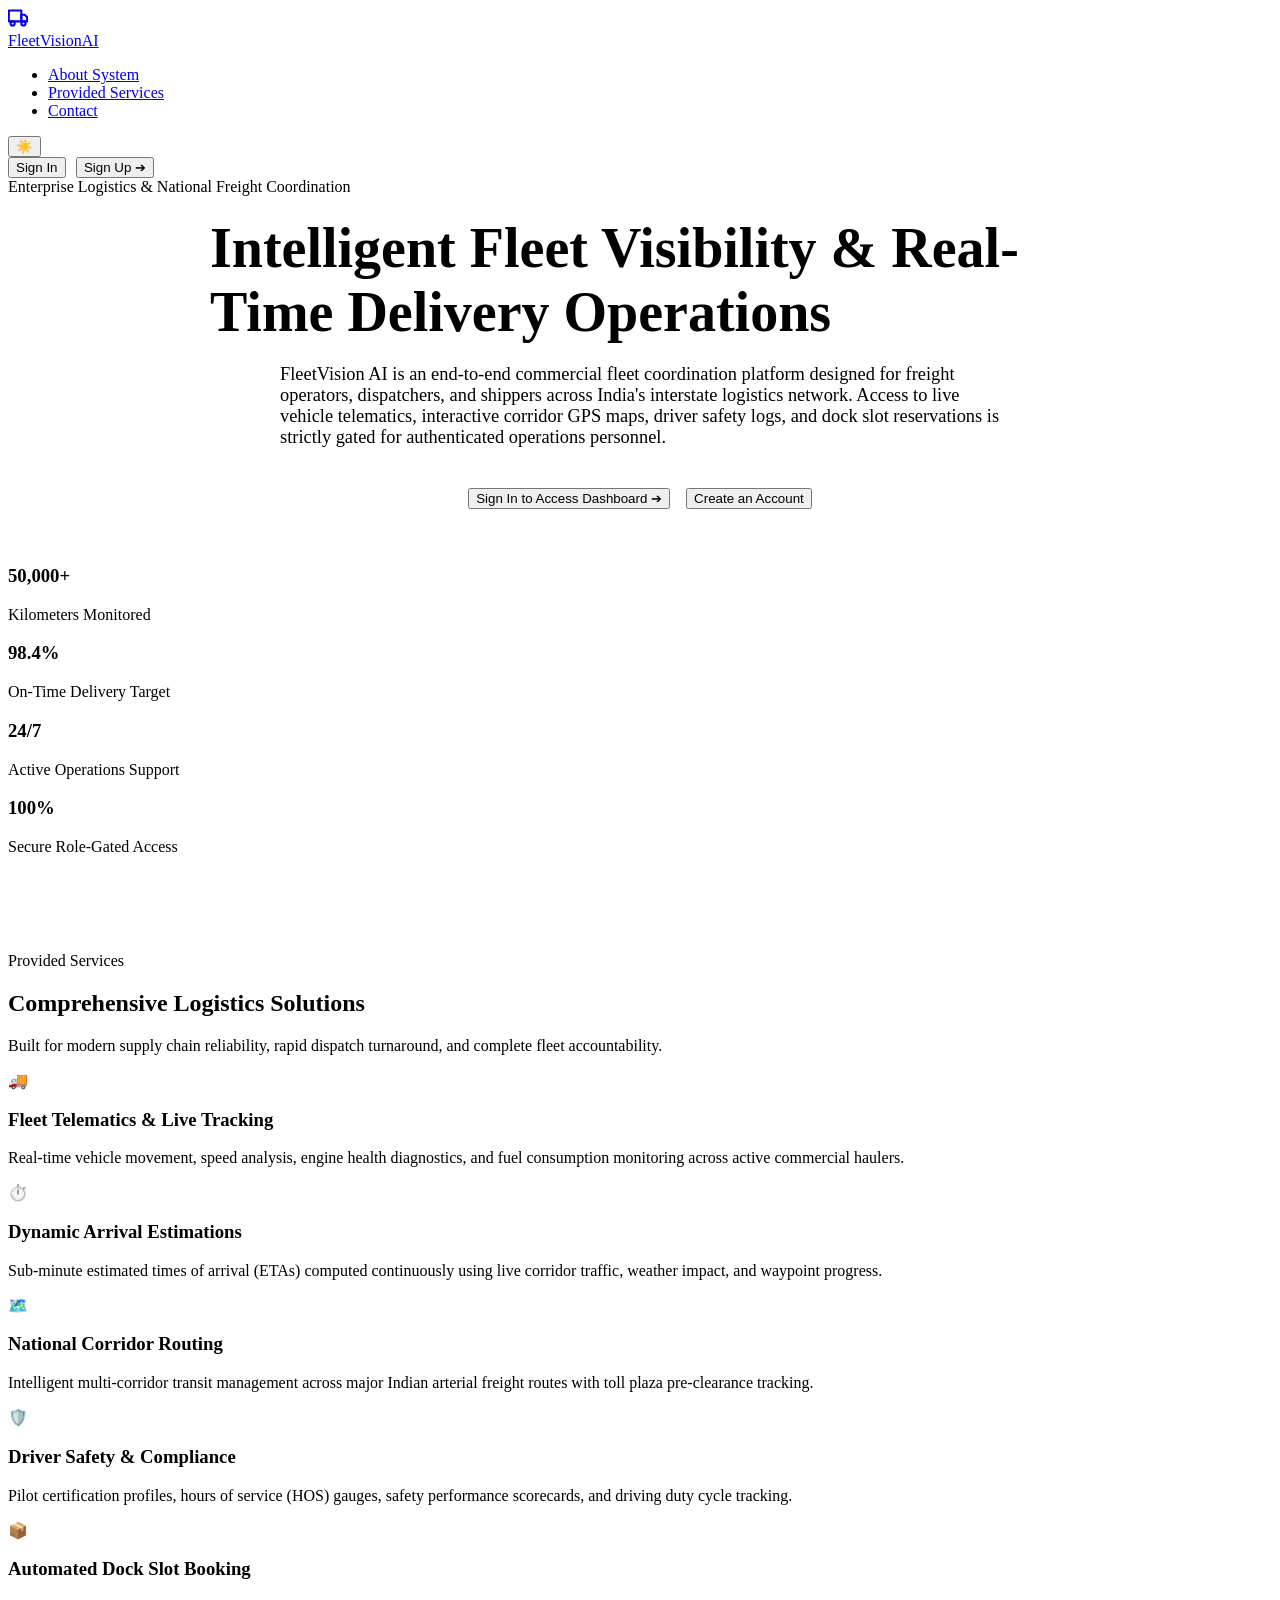
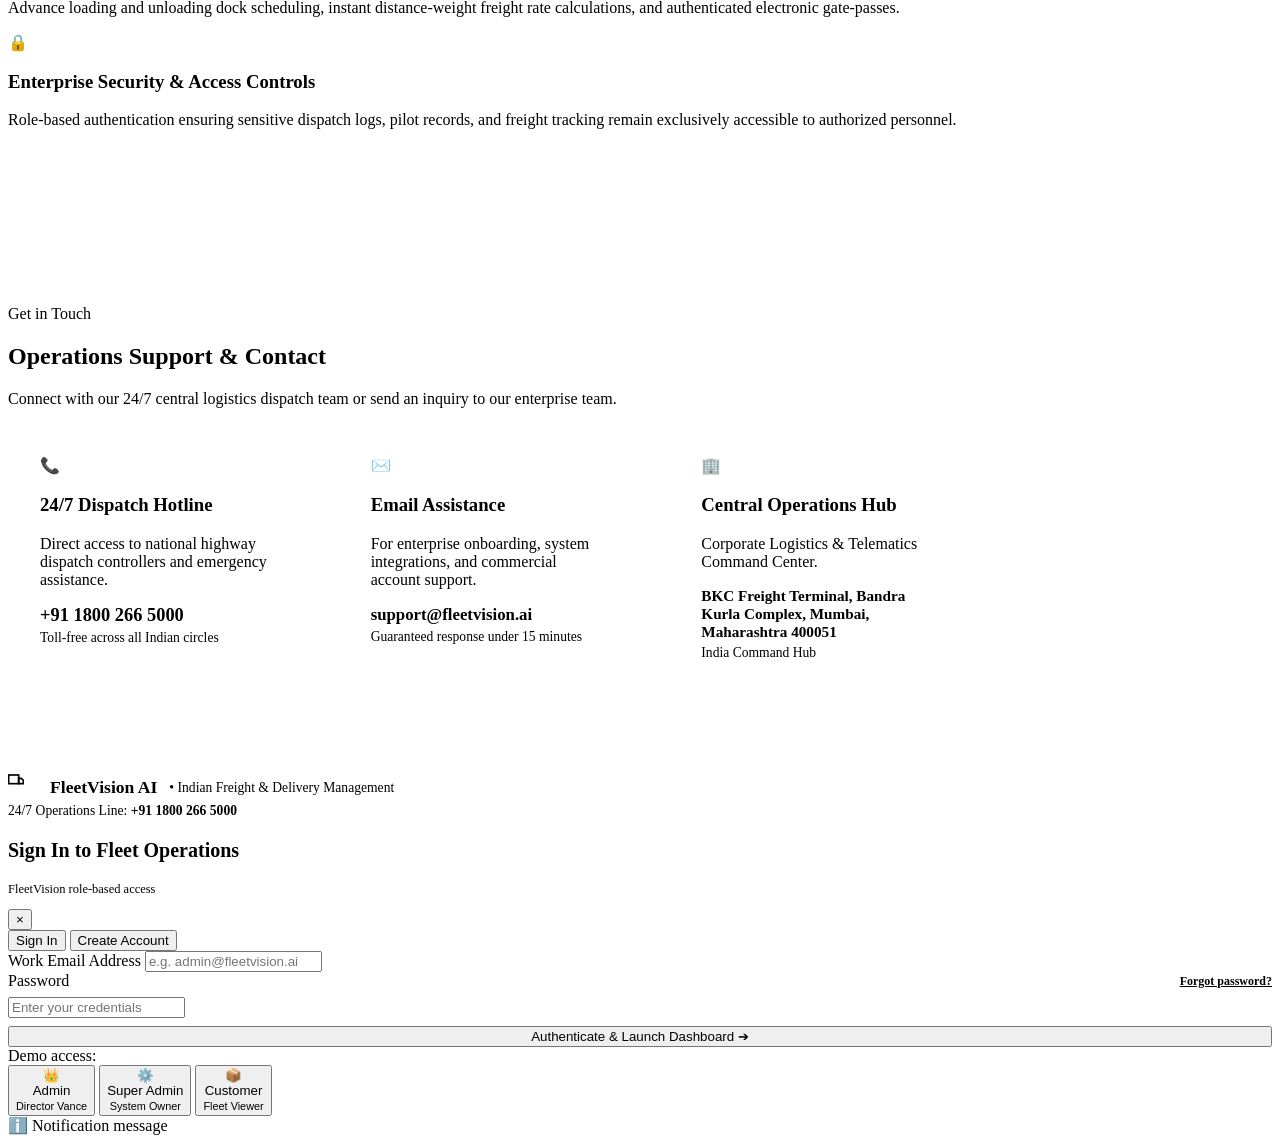
==== frontend/index.html @ d094c331 "refactor(auth-ui): modernize main landing portal and login state machine in index.html" ====
<!DOCTYPE html>
<html lang="en" data-theme="dark">

<head>
  <meta charset="UTF-8">
  <meta name="viewport" content="width=device-width, initial-scale=1.0">
  <title>FleetVision AI — Intelligent Freight &amp; Delivery Management</title>
  <link rel="stylesheet" href="/static/css/style.css">
  <link rel="preconnect" href="https://fonts.googleapis.com">
  <link rel="preconnect" href="https://fonts.gstatic.com" crossorigin>
  <link
    href="https://fonts.googleapis.com/css2?family=Plus+Jakarta+Sans:wght@300;400;500;600;700;800;900&family=Inter:wght@400;500;600;700&display=swap"
    rel="stylesheet">
</head>

<body>

  <!-- Navigation Header -->
  <header class="site-nav">
    <div class="container nav-wrapper">
      <a href="/" class="brand-logo" aria-label="FleetVision AI Home">
        <div class="brand-icon-box">
          <svg width="20" height="20" viewBox="0 0 24 24" fill="none" stroke="currentColor" stroke-width="2.5"
            stroke-linecap="round" stroke-linejoin="round">
            <rect x="1" y="3" width="15" height="13"></rect>
            <polygon points="16 8 20 8 23 11 23 16 16 16 16 8"></polygon>
            <circle cx="5.5" cy="18.5" r="2.5"></circle>
            <circle cx="18.5" cy="18.5" r="2.5"></circle>
          </svg>
        </div>
        <span>FleetVision<span style="color: var(--color-primary);">AI</span></span>
      </a>

      <ul class="nav-links">
        <li><a href="#about" class="nav-link">About System</a></li>
        <li><a href="#services" class="nav-link">Provided Services</a></li>
        <li><a href="#contact" class="nav-link">Contact</a></li>
      </ul>

      <div class="nav-actions">
        <!-- Theme Toggle -->
        <button type="button" class="theme-toggle-btn" id="themeToggleBtn" title="Toggle Dark/Light Mode">
          <span id="themeIcon">☀️</span>
        </button>

        <!-- Unauthenticated Buttons -->
        <div id="unauthActions" style="display: flex; gap: 0.65rem;">
          <button type="button" class="btn btn-outline btn-sm" id="openLoginBtn">
            Sign In
          </button>
          <button type="button" class="btn btn-primary btn-sm" id="openSignupBtn">
            Sign Up ➔
          </button>
        </div>

        <!-- Authenticated Dropdown / Button -->
        <div id="authActions" style="display: none; align-items: center; gap: 0.65rem;">
          <a href="/dashboard.html" class="btn btn-primary btn-sm">
            Launch Dashboard 🚀
          </a>
          <button type="button" class="btn btn-outline btn-sm" id="navLogoutBtn">
            Sign Out
          </button>
        </div>
      </div>
    </div>
  </header>

  <!-- Hero / About Section -->
  <section id="about" class="hero-section">
    <div class="hero-glow"></div>
    <div class="container">
      <div class="about-hero-center">
        <div class="badge" style="margin-bottom: 1.25rem;">
          <span class="pulse-dot"></span>
          Enterprise Logistics &amp; National Freight Coordination
        </div>

        <h1 class="hero-title" style="font-size: 3.5rem; max-width: 860px; margin: 0 auto 1.25rem;">
          Intelligent Fleet Visibility &amp; <span class="text-gradient">Real-Time Delivery</span> Operations
        </h1>

        <p class="hero-subtitle" style="max-width: 720px; margin: 0 auto 2.5rem; font-size: 1.15rem;">
          FleetVision AI is an end-to-end commercial fleet coordination platform designed for freight operators,
          dispatchers, and shippers across India's interstate logistics network. Access to live vehicle telematics,
          interactive corridor GPS maps, driver safety logs, and dock slot reservations is strictly gated for
          authenticated operations personnel.
        </p>

        <!-- Action CTAs -->
        <div style="display: flex; justify-content: center; gap: 1rem; flex-wrap: wrap; margin-bottom: 3.5rem;">
          <button type="button" class="btn btn-primary" id="heroGetStartedBtn">
            Sign In to Access Dashboard ➔
          </button>
          <button type="button" class="btn btn-secondary" id="heroSignupBtn">
            Create an Account
          </button>
        </div>

        <!-- Key Platform Pillars -->
        <div class="stats-ribbon" style="margin-top: 1rem;">
          <div class="stat-item">
            <h3>50,000+</h3>
            <p>Kilometers Monitored</p>
          </div>
          <div class="stat-item">
            <h3>98.4%</h3>
            <p>On-Time Delivery Target</p>
          </div>
          <div class="stat-item">
            <h3>24/7</h3>
            <p>Active Operations Support</p>
          </div>
          <div class="stat-item">
            <h3>100%</h3>
            <p>Secure Role-Gated Access</p>
          </div>
        </div>
      </div>
    </div>
  </section>

  <!-- Provided Services Section -->
  <section id="services" style="padding: 5rem 0; background: var(--bg-surface-elevated);">
    <div class="container">
      <div class="section-header">
        <div class="badge">Provided Services</div>
        <h2>Comprehensive Logistics Solutions</h2>
        <p>Built for modern supply chain reliability, rapid dispatch turnaround, and complete fleet accountability.</p>
      </div>

      <div class="features-grid">
        <div class="feature-card">
          <div class="feature-icon-circle">🚚</div>
          <h3>Fleet Telematics &amp; Live Tracking</h3>
          <p>Real-time vehicle movement, speed analysis, engine health diagnostics, and fuel consumption monitoring
            across active commercial haulers.</p>
        </div>

        <div class="feature-card">
          <div class="feature-icon-circle">⏱️</div>
          <h3>Dynamic Arrival Estimations</h3>
          <p>Sub-minute estimated times of arrival (ETAs) computed continuously using live corridor traffic, weather
            impact, and waypoint progress.</p>
        </div>

        <div class="feature-card">
          <div class="feature-icon-circle">🗺️</div>
          <h3>National Corridor Routing</h3>
          <p>Intelligent multi-corridor transit management across major Indian arterial freight routes with toll plaza
            pre-clearance tracking.</p>
        </div>

        <div class="feature-card">
          <div class="feature-icon-circle">🛡️</div>
          <h3>Driver Safety &amp; Compliance</h3>
          <p>Pilot certification profiles, hours of service (HOS) gauges, safety performance scorecards, and driving
            duty cycle tracking.</p>
        </div>

        <div class="feature-card">
          <div class="feature-icon-circle">📦</div>
          <h3>Automated Dock Slot Booking</h3>
          <p>Advance loading and unloading dock scheduling, instant distance-weight freight rate calculations, and
            authenticated electronic gate-passes.</p>
        </div>

        <div class="feature-card">
          <div class="feature-icon-circle">🔒</div>
          <h3>Enterprise Security &amp; Access Controls</h3>
          <p>Role-based authentication ensuring sensitive dispatch logs, pilot records, and freight tracking remain
            exclusively accessible to authorized personnel.</p>
        </div>
      </div>
    </div>
  </section>

  <!-- Contact Section -->
  <section id="contact" style="padding: 5rem 0;">
    <div class="container" style="max-width: 960px;">
      <div class="section-header">
        <div class="badge">Get in Touch</div>
        <h2>Operations Support &amp; Contact</h2>
        <p>Connect with our 24/7 central logistics dispatch team or send an inquiry to our enterprise team.</p>
      </div>

      <div style="display: grid; grid-template-columns: repeat(auto-fit, minmax(280px, 1fr)); gap: 2rem;">
        <!-- Contact Information Cards -->
        <div class="feature-card" style="padding: 2rem;">
          <div class="feature-icon-circle">📞</div>
          <h3>24/7 Dispatch Hotline</h3>
          <p style="margin-bottom: 1rem; color: var(--text-secondary);">Direct access to national highway dispatch
            controllers and emergency assistance.</p>
          <div style="font-size: 1.15rem; font-weight: 800; color: var(--color-primary);">+91 1800 266 5000</div>
          <div style="font-size: 0.85rem; color: var(--text-muted); margin-top: 0.25rem;">Toll-free across all Indian
            circles</div>
        </div>

        <div class="feature-card" style="padding: 2rem;">
          <div class="feature-icon-circle">✉️</div>
          <h3>Email Assistance</h3>
          <p style="margin-bottom: 1rem; color: var(--text-secondary);">For enterprise onboarding, system integrations,
            and commercial account support.</p>
          <div style="font-size: 1.05rem; font-weight: 800; color: var(--color-primary);">support@fleetvision.ai</div>
          <div style="font-size: 0.85rem; color: var(--text-muted); margin-top: 0.25rem;">Guaranteed response under 15
            minutes</div>
        </div>

        <div class="feature-card" style="padding: 2rem;">
          <div class="feature-icon-circle">🏢</div>
          <h3>Central Operations Hub</h3>
          <p style="margin-bottom: 1rem; color: var(--text-secondary);">Corporate Logistics &amp; Telematics Command
            Center.</p>
          <div style="font-size: 0.95rem; font-weight: 700; color: var(--text-primary);">BKC Freight Terminal, Bandra
            Kurla Complex, Mumbai, Maharashtra 400051</div>
          <div style="font-size: 0.85rem; color: var(--text-muted); margin-top: 0.25rem;">India Command Hub</div>
        </div>
      </div>
    </div>
  </section>

  <!-- Footer -->
  <footer class="site-footer" style="margin-top: 0;">
    <div class="container footer-wrap">
      <div style="display: flex; align-items: center; gap: 0.75rem;">
        <div class="brand-icon-box" style="width: 30px; height: 30px;">
          <svg width="16" height="16" viewBox="0 0 24 24" fill="none" stroke="currentColor" stroke-width="2.5">
            <rect x="1" y="3" width="15" height="13"></rect>
            <polygon points="16 8 20 8 23 11 23 16 16 16 16 8"></polygon>
          </svg>
        </div>
        <span style="font-weight: 800; font-size: 1.1rem;">FleetVision AI</span>
        <span style="font-size: 0.85rem; color: var(--text-muted);">• Indian Freight &amp; Delivery Management</span>
      </div>

      <div style="font-size: 0.85rem; color: var(--text-muted);">
        24/7 Operations Line: <strong style="color: var(--color-primary);">+91 1800 266 5000</strong>
      </div>
    </div>
  </footer>

  <!-- =========================================================================
       Authentication Modal (Login & Signup with Quick Persona Presets)
       ========================================================================= -->
  <div class="modal-overlay" id="authModal">
    <div class="modal-card">
      <div class="modal-header">
        <div>
          <h3 id="modalTitle" style="font-size: 1.25rem; font-weight: 800;">Sign In to Fleet Operations</h3>
          <p style="font-size: 0.78rem; color: var(--text-muted);">FleetVision role-based access</p>
        </div>
        <button type="button" class="modal-close-btn" id="closeAuthModalBtn">&times;</button>
      </div>

      <!-- Tab Switcher -->
      <div class="auth-tabs">
        <button type="button" class="auth-tab-btn active" id="tabLoginBtn">Sign In</button>
        <button type="button" class="auth-tab-btn" id="tabSignupBtn">Create Account</button>
      </div>

      <div class="modal-body">
        <!-- 1. LOGIN FORM -->
        <form id="loginForm">
          <div class="form-group">
            <label class="form-label" for="loginEmail">Work Email Address</label>
            <input type="email" id="loginEmail" class="form-input" placeholder="e.g. admin@fleetvision.ai" required
              autocomplete="username">
          </div>

          <div class="form-group">
            <div style="display: flex; justify-content: space-between; align-items: center; margin-bottom: 0.4rem;">
              <label class="form-label" for="loginPassword" style="margin-bottom: 0;">Password</label>
              <a href="javascript:void(0)" id="forgotPwdTrigger"
                style="font-size: 0.75rem; color: var(--color-primary); font-weight: 600;">Forgot password?</a>
            </div>
            <input type="password" id="loginPassword" class="form-input" placeholder="Enter your credentials" required
              autocomplete="current-password">
          </div>

          <button type="submit" class="btn btn-primary" id="loginSubmitBtn" style="width: 100%; margin-top: 0.5rem;">
            Authenticate &amp; Launch Dashboard ➔
          </button>
        </form>

        <!-- 2. SIGNUP FORM -->
        <form id="signupForm" style="display: none;">
          <div class="form-group">
            <label class="form-label" for="signupName">Full Name</label>
            <input type="text" id="signupName" class="form-input" placeholder="e.g. Vikram Malhotra" required>
          </div>

          <div class="form-group">
            <label class="form-label" for="signupEmail">Work Email</label>
            <input type="email" id="signupEmail" class="form-input" placeholder="name@fleetvision.ai" required>
          </div>

          <div class="form-group">
            <label class="form-label">Account Type</label>
            <div class="form-input" aria-readonly="true">Customer access (requires Super Admin approval)</div>
          </div>

          <div class="form-group">
            <label class="form-label" for="signupPassword">Password</label>
            <input type="password" id="signupPassword" class="form-input" placeholder="Min 8 characters" required>
          </div>

          <button type="submit" class="btn btn-primary" id="signupSubmitBtn" style="width: 100%; margin-top: 0.5rem;">
            Request Customer Access ➔
          </button>
        </form>

        <!-- Demo Access by Role -->
        <div class="persona-presets">
          <div class="persona-label">Demo access:</div>
          <div class="persona-chips-grid">
            <button type="button" class="persona-chip" data-persona="admin">
              <span>👑</span>
              <div>
                <div>Admin</div>
                <small style="color: var(--text-muted); font-size: 0.68rem;">Director Vance</small>
              </div>
            </button>
            <button type="button" class="persona-chip" data-persona="super_admin">
              <span>⚙️</span>
              <div>
                <div>Super Admin</div>
                <small style="color: var(--text-muted); font-size: 0.68rem;">System Owner</small>
              </div>
            </button>
            <button type="button" class="persona-chip" data-persona="customer">
              <span>📦</span>
              <div>
                <div>Customer</div>
                <small style="color: var(--text-muted); font-size: 0.68rem;">Fleet Viewer</small>
              </div>
            </button>
          </div>
        </div>
      </div>
    </div>
  </div>

  <!-- Toast Notification -->
  <div class="toast-box" id="toastBox">
    <span id="toastIcon">ℹ️</span>
    <span id="toastMsg">Notification message</span>
  </div>

  <script type="module" src="/static/js/app.js"></script>
</body>

</html>
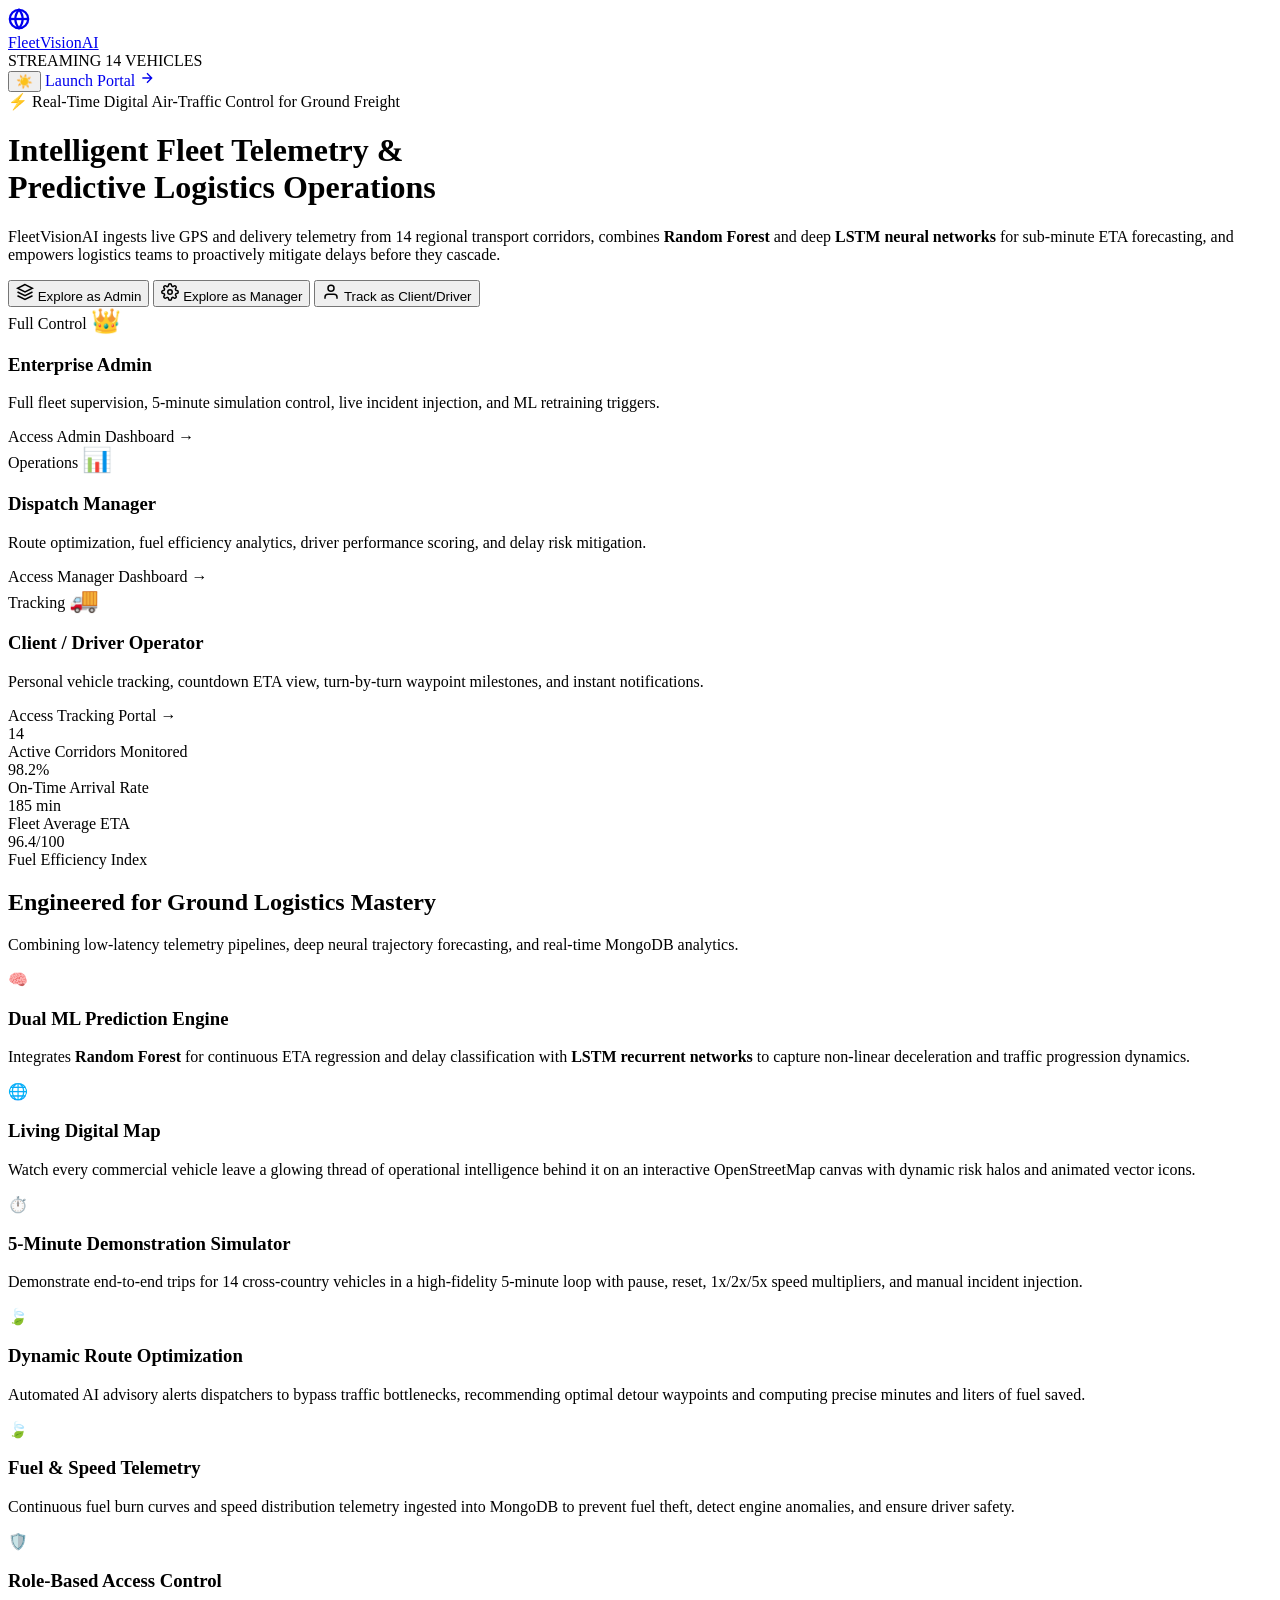
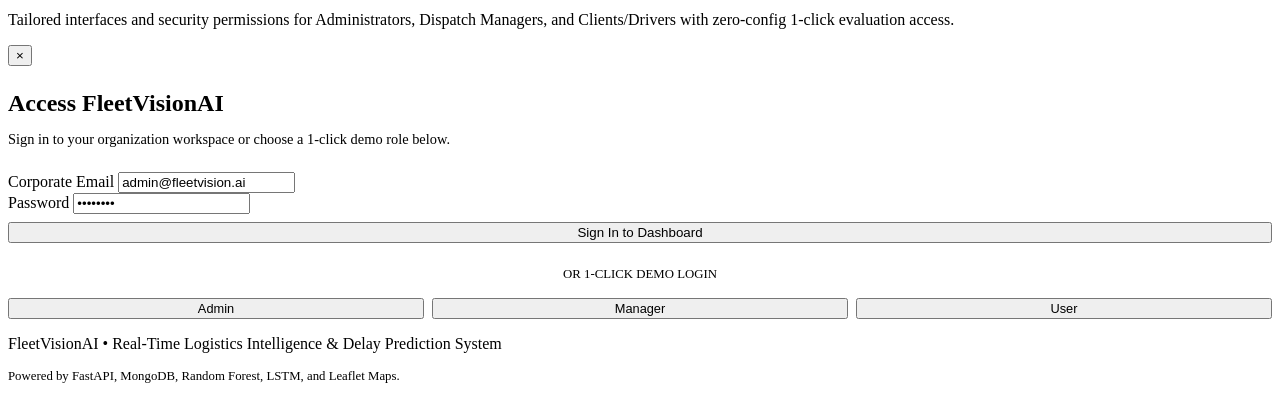
==== commit f46640e6: "feat(ui): build marketing showcase and fleet overview portal" ====
--- a/frontend/index.html
+++ b/frontend/index.html
@@ -1,352 +1,246 @@
 <!DOCTYPE html>
 <html lang="en" data-theme="dark">
-
 <head>
   <meta charset="UTF-8">
   <meta name="viewport" content="width=device-width, initial-scale=1.0">
-  <title>FleetVision AI — Intelligent Freight &amp; Delivery Management</title>
-  <link rel="stylesheet" href="/static/css/style.css">
-  <link rel="preconnect" href="https://fonts.googleapis.com">
-  <link rel="preconnect" href="https://fonts.gstatic.com" crossorigin>
-  <link
-    href="https://fonts.googleapis.com/css2?family=Plus+Jakarta+Sans:wght@300;400;500;600;700;800;900&family=Inter:wght@400;500;600;700&display=swap"
-    rel="stylesheet">
+  <title>FleetVisionAI | Real-Time Logistics Tracking & Delay Prediction</title>
+  <meta name="description" content="Digital air-traffic control system for ground transportation powered by Random Forest, LSTM neural networks, real-time GPS telemetry, and MongoDB.">
+  <link rel="stylesheet" href="/static/css/variables.css">
+  <link rel="stylesheet" href="/static/css/landing.css">
 </head>
-
 <body>
 
-  <!-- Navigation Header -->
-  <header class="site-nav">
-    <div class="container nav-wrapper">
-      <a href="/" class="brand-logo" aria-label="FleetVision AI Home">
-        <div class="brand-icon-box">
-          <svg width="20" height="20" viewBox="0 0 24 24" fill="none" stroke="currentColor" stroke-width="2.5"
-            stroke-linecap="round" stroke-linejoin="round">
-            <rect x="1" y="3" width="15" height="13"></rect>
-            <polygon points="16 8 20 8 23 11 23 16 16 16 16 8"></polygon>
-            <circle cx="5.5" cy="18.5" r="2.5"></circle>
-            <circle cx="18.5" cy="18.5" r="2.5"></circle>
-          </svg>
-        </div>
-        <span>FleetVision<span style="color: var(--color-primary);">AI</span></span>
+  <!-- Navigation Bar -->
+  <nav class="navbar">
+    <a href="/" class="brand" id="brandLogo">
+      <div class="brand-icon">
+        <svg width="22" height="22" viewBox="0 0 24 24" fill="none" stroke="currentColor" stroke-width="2.5">
+          <circle cx="12" cy="12" r="10"></circle>
+          <path d="M12 2a15.3 15.3 0 0 1 4 10 15.3 15.3 0 0 1-4 10 15.3 15.3 0 0 1-4-10 15.3 15.3 0 0 1 4-10z"></path>
+          <path d="M2 12h20"></path>
+        </svg>
+      </div>
+      <span>FleetVisionAI</span>
+    </a>
+
+    <div class="nav-actions">
+      <div class="live-badge">
+        <span class="pulse-dot"></span>
+        <span>STREAMING 14 VEHICLES</span>
+      </div>
+
+      <button class="theme-toggle-btn" id="themeToggleBtn" title="Toggle Theme" aria-label="Toggle Theme">
+        ☀️
+      </button>
+
+      <a href="/login" class="btn-primary" id="openLoginModalBtn" style="text-decoration: none;">
+        <span>Launch Portal</span>
+        <svg width="16" height="16" viewBox="0 0 24 24" fill="none" stroke="currentColor" stroke-width="2">
+          <path d="M5 12h14M12 5l7 7-7 7"/>
+        </svg>
       </a>
-
-      <ul class="nav-links">
-        <li><a href="#about" class="nav-link">About System</a></li>
-        <li><a href="#services" class="nav-link">Provided Services</a></li>
-        <li><a href="#contact" class="nav-link">Contact</a></li>
-      </ul>
-
-      <div class="nav-actions">
-        <!-- Theme Toggle -->
-        <button type="button" class="theme-toggle-btn" id="themeToggleBtn" title="Toggle Dark/Light Mode">
-          <span id="themeIcon">☀️</span>
+    </div>
+  </nav>
+
+  <!-- Hero Section -->
+  <header class="hero">
+    <div class="hero-pill">
+      <span>⚡ Real-Time Digital Air-Traffic Control for Ground Freight</span>
+    </div>
+
+    <h1 class="hero-title">
+      Intelligent Fleet Telemetry &<br>Predictive Logistics Operations
+    </h1>
+
+    <p class="hero-subtitle">
+      FleetVisionAI ingests live GPS and delivery telemetry from 14 regional transport corridors,
+      combines <strong>Random Forest</strong> and deep <strong>LSTM neural networks</strong> for sub-minute ETA forecasting,
+      and empowers logistics teams to proactively mitigate delays before they cascade.
+    </p>
+
+    <div class="hero-cta">
+      <button class="btn-primary" onclick="quickLoginAsRole('admin')">
+        <svg width="18" height="18" viewBox="0 0 24 24" fill="none" stroke="currentColor" stroke-width="2">
+          <path d="M12 2L2 7l10 5 10-5-10-5zM2 17l10 5 10-5M2 12l10 5 10-5"/>
+        </svg>
+        <span>Explore as Admin</span>
+      </button>
+
+      <button class="btn-secondary" onclick="quickLoginAsRole('manager')">
+        <svg width="18" height="18" viewBox="0 0 24 24" fill="none" stroke="currentColor" stroke-width="2">
+          <circle cx="12" cy="12" r="3"></circle>
+          <path d="M19.4 15a1.65 1.65 0 0 0 .33 1.82l.06.06a2 2 0 0 1 0 2.83 2 2 0 0 1-2.83 0l-.06-.06a1.65 1.65 0 0 0-1.82-.33 1.65 1.65 0 0 0-1 1.51V21a2 2 0 0 1-2 2 2 2 0 0 1-2-2v-.09A1.65 1.65 0 0 0 9 19.4a1.65 1.65 0 0 0-1.82.33l-.06.06a2 2 0 0 1-2.83 0 2 2 0 0 1 0-2.83l.06-.06a1.65 1.65 0 0 0 .33-1.82 1.65 1.65 0 0 0-1.51-1H3a2 2 0 0 1-2-2 2 2 0 0 1 2-2h.09A1.65 1.65 0 0 0 4.6 9a1.65 1.65 0 0 0-.33-1.82l-.06-.06a2 2 0 0 1 0-2.83 2 2 0 0 1 2.83 0l.06.06a1.65 1.65 0 0 0 1.82.33H9a1.65 1.65 0 0 0 1-1.51V3a2 2 0 0 1 2-2 2 2 0 0 1 2 2v.09a1.65 1.65 0 0 0 1 1.51 1.65 1.65 0 0 0 1.82-.33l.06-.06a2 2 0 0 1 2.83 0 2 2 0 0 1 0 2.83l-.06.06a1.65 1.65 0 0 0-.33 1.82V9a1.65 1.65 0 0 0 1.51 1H21a2 2 0 0 1 2 2 2 2 0 0 1-2 2h-.09a1.65 1.65 0 0 0-1.51 1z"/>
+        </svg>
+        <span>Explore as Manager</span>
+      </button>
+
+      <button class="btn-secondary" onclick="quickLoginAsRole('user')">
+        <svg width="18" height="18" viewBox="0 0 24 24" fill="none" stroke="currentColor" stroke-width="2">
+          <path d="M20 21v-2a4 4 0 0 0-4-4H8a4 4 0 0 0-4 4v2"></path>
+          <circle cx="12" cy="7" r="4"></circle>
+        </svg>
+        <span>Track as Client/Driver</span>
+      </button>
+    </div>
+
+    <!-- 1-Click Role Login Cards -->
+    <div class="role-quickselect">
+      <div class="role-card admin" data-quick-role="admin">
+        <div class="role-header">
+          <span class="role-badge admin">Full Control</span>
+          <span style="font-size: 1.5rem;">👑</span>
+        </div>
+        <h3 class="role-title">Enterprise Admin</h3>
+        <p class="role-desc">Full fleet supervision, 5-minute simulation control, live incident injection, and ML retraining triggers.</p>
+        <div class="role-btn">Access Admin Dashboard →</div>
+      </div>
+
+      <div class="role-card manager" data-quick-role="manager">
+        <div class="role-header">
+          <span class="role-badge manager">Operations</span>
+          <span style="font-size: 1.5rem;">📊</span>
+        </div>
+        <h3 class="role-title">Dispatch Manager</h3>
+        <p class="role-desc">Route optimization, fuel efficiency analytics, driver performance scoring, and delay risk mitigation.</p>
+        <div class="role-btn">Access Manager Dashboard →</div>
+      </div>
+
+      <div class="role-card user" data-quick-role="user">
+        <div class="role-header">
+          <span class="role-badge user">Tracking</span>
+          <span style="font-size: 1.5rem;">🚚</span>
+        </div>
+        <h3 class="role-title">Client / Driver Operator</h3>
+        <p class="role-desc">Personal vehicle tracking, countdown ETA view, turn-by-turn waypoint milestones, and instant notifications.</p>
+        <div class="role-btn">Access Tracking Portal →</div>
+      </div>
+    </div>
+
+    <!-- Live Stats Ticker -->
+    <div class="stat-ticker">
+      <div class="stat-item">
+        <div class="stat-val" id="tickerVehicleCount">14</div>
+        <div class="stat-label">Active Corridors Monitored</div>
+      </div>
+      <div class="stat-item">
+        <div class="stat-val" id="tickerOnTime">98.2%</div>
+        <div class="stat-label">On-Time Arrival Rate</div>
+      </div>
+      <div class="stat-item">
+        <div class="stat-val" id="tickerAvgEta">185 min</div>
+        <div class="stat-label">Fleet Average ETA</div>
+      </div>
+      <div class="stat-item">
+        <div class="stat-val" id="tickerEfficiency">96.4/100</div>
+        <div class="stat-label">Fuel Efficiency Index</div>
+      </div>
+    </div>
+  </header>
+
+  <!-- Core Features Section -->
+  <section class="features-section">
+    <div class="section-header">
+      <h2 class="section-title">Engineered for Ground Logistics Mastery</h2>
+      <p class="section-subtitle">
+        Combining low-latency telemetry pipelines, deep neural trajectory forecasting, and real-time MongoDB analytics.
+      </p>
+    </div>
+
+    <div class="features-grid">
+      <div class="feature-card">
+        <div class="feature-icon">🧠</div>
+        <h3 class="feature-title">Dual ML Prediction Engine</h3>
+        <p class="feature-desc">
+          Integrates <strong>Random Forest</strong> for continuous ETA regression and delay classification with <strong>LSTM recurrent networks</strong> to capture non-linear deceleration and traffic progression dynamics.
+        </p>
+      </div>
+
+      <div class="feature-card">
+        <div class="feature-icon">🌐</div>
+        <h3 class="feature-title">Living Digital Map</h3>
+        <p class="feature-desc">
+          Watch every commercial vehicle leave a glowing thread of operational intelligence behind it on an interactive OpenStreetMap canvas with dynamic risk halos and animated vector icons.
+        </p>
+      </div>
+
+      <div class="feature-card">
+        <div class="feature-icon">⏱️</div>
+        <h3 class="feature-title">5-Minute Demonstration Simulator</h3>
+        <p class="feature-desc">
+          Demonstrate end-to-end trips for 14 cross-country vehicles in a high-fidelity 5-minute loop with pause, reset, 1x/2x/5x speed multipliers, and manual incident injection.
+        </p>
+      </div>
+
+      <div class="feature-card">
+        <div class="feature-icon">🍃</div>
+        <h3 class="feature-title">Dynamic Route Optimization</h3>
+        <p class="feature-desc">
+          Automated AI advisory alerts dispatchers to bypass traffic bottlenecks, recommending optimal detour waypoints and computing precise minutes and liters of fuel saved.
+        </p>
+      </div>
+
+      <div class="feature-card">
+        <div class="feature-icon">🍃</div>
+        <h3 class="feature-title">Fuel & Speed Telemetry</h3>
+        <p class="feature-desc">
+          Continuous fuel burn curves and speed distribution telemetry ingested into MongoDB to prevent fuel theft, detect engine anomalies, and ensure driver safety.
+        </p>
+      </div>
+
+      <div class="feature-card">
+        <div class="feature-icon">🛡️</div>
+        <h3 class="feature-title">Role-Based Access Control</h3>
+        <p class="feature-desc">
+          Tailored interfaces and security permissions for Administrators, Dispatch Managers, and Clients/Drivers with zero-config 1-click evaluation access.
+        </p>
+      </div>
+    </div>
+  </section>
+
+  <!-- Login Modal -->
+  <div class="modal-overlay" id="loginModal">
+    <div class="modal-content">
+      <button class="modal-close" id="closeLoginModalBtn">&times;</button>
+      <h3 style="font-size: 1.5rem; font-weight: 800; margin-bottom: 0.5rem;">Access FleetVisionAI</h3>
+      <p style="color: var(--text-secondary); font-size: 0.9rem; margin-bottom: 1.5rem;">
+        Sign in to your organization workspace or choose a 1-click demo role below.
+      </p>
+
+      <form id="loginForm">
+        <div class="form-group">
+          <label class="form-label" for="loginEmail">Corporate Email</label>
+          <input class="form-input" id="loginEmail" type="email" placeholder="admin@fleetvision.ai" required value="admin@fleetvision.ai">
+        </div>
+
+        <div class="form-group">
+          <label class="form-label" for="loginPassword">Password</label>
+          <input class="form-input" id="loginPassword" type="password" placeholder="••••••••" required value="admin123">
+        </div>
+
+        <button type="submit" class="btn-primary" style="width: 100%; justify-content: center; margin-top: 0.5rem;">
+          Sign In to Dashboard
         </button>
-
-        <!-- Unauthenticated Buttons -->
-        <div id="unauthActions" style="display: flex; gap: 0.65rem;">
-          <button type="button" class="btn btn-outline btn-sm" id="openLoginBtn">
-            Sign In
-          </button>
-          <button type="button" class="btn btn-primary btn-sm" id="openSignupBtn">
-            Sign Up ➔
-          </button>
-        </div>
-
-        <!-- Authenticated Dropdown / Button -->
-        <div id="authActions" style="display: none; align-items: center; gap: 0.65rem;">
-          <a href="/dashboard.html" class="btn btn-primary btn-sm">
-            Launch Dashboard 🚀
-          </a>
-          <button type="button" class="btn btn-outline btn-sm" id="navLogoutBtn">
-            Sign Out
-          </button>
-        </div>
-      </div>
-    </div>
-  </header>
-
-  <!-- Hero / About Section -->
-  <section id="about" class="hero-section">
-    <div class="hero-glow"></div>
-    <div class="container">
-      <div class="about-hero-center">
-        <div class="badge" style="margin-bottom: 1.25rem;">
-          <span class="pulse-dot"></span>
-          Enterprise Logistics &amp; National Freight Coordination
-        </div>
-
-        <h1 class="hero-title" style="font-size: 3.5rem; max-width: 860px; margin: 0 auto 1.25rem;">
-          Intelligent Fleet Visibility &amp; <span class="text-gradient">Real-Time Delivery</span> Operations
-        </h1>
-
-        <p class="hero-subtitle" style="max-width: 720px; margin: 0 auto 2.5rem; font-size: 1.15rem;">
-          FleetVision AI is an end-to-end commercial fleet coordination platform designed for freight operators,
-          dispatchers, and shippers across India's interstate logistics network. Access to live vehicle telematics,
-          interactive corridor GPS maps, driver safety logs, and dock slot reservations is strictly gated for
-          authenticated operations personnel.
-        </p>
-
-        <!-- Action CTAs -->
-        <div style="display: flex; justify-content: center; gap: 1rem; flex-wrap: wrap; margin-bottom: 3.5rem;">
-          <button type="button" class="btn btn-primary" id="heroGetStartedBtn">
-            Sign In to Access Dashboard ➔
-          </button>
-          <button type="button" class="btn btn-secondary" id="heroSignupBtn">
-            Create an Account
-          </button>
-        </div>
-
-        <!-- Key Platform Pillars -->
-        <div class="stats-ribbon" style="margin-top: 1rem;">
-          <div class="stat-item">
-            <h3>50,000+</h3>
-            <p>Kilometers Monitored</p>
-          </div>
-          <div class="stat-item">
-            <h3>98.4%</h3>
-            <p>On-Time Delivery Target</p>
-          </div>
-          <div class="stat-item">
-            <h3>24/7</h3>
-            <p>Active Operations Support</p>
-          </div>
-          <div class="stat-item">
-            <h3>100%</h3>
-            <p>Secure Role-Gated Access</p>
-          </div>
-        </div>
-      </div>
-    </div>
-  </section>
-
-  <!-- Provided Services Section -->
-  <section id="services" style="padding: 5rem 0; background: var(--bg-surface-elevated);">
-    <div class="container">
-      <div class="section-header">
-        <div class="badge">Provided Services</div>
-        <h2>Comprehensive Logistics Solutions</h2>
-        <p>Built for modern supply chain reliability, rapid dispatch turnaround, and complete fleet accountability.</p>
-      </div>
-
-      <div class="features-grid">
-        <div class="feature-card">
-          <div class="feature-icon-circle">🚚</div>
-          <h3>Fleet Telematics &amp; Live Tracking</h3>
-          <p>Real-time vehicle movement, speed analysis, engine health diagnostics, and fuel consumption monitoring
-            across active commercial haulers.</p>
-        </div>
-
-        <div class="feature-card">
-          <div class="feature-icon-circle">⏱️</div>
-          <h3>Dynamic Arrival Estimations</h3>
-          <p>Sub-minute estimated times of arrival (ETAs) computed continuously using live corridor traffic, weather
-            impact, and waypoint progress.</p>
-        </div>
-
-        <div class="feature-card">
-          <div class="feature-icon-circle">🗺️</div>
-          <h3>National Corridor Routing</h3>
-          <p>Intelligent multi-corridor transit management across major Indian arterial freight routes with toll plaza
-            pre-clearance tracking.</p>
-        </div>
-
-        <div class="feature-card">
-          <div class="feature-icon-circle">🛡️</div>
-          <h3>Driver Safety &amp; Compliance</h3>
-          <p>Pilot certification profiles, hours of service (HOS) gauges, safety performance scorecards, and driving
-            duty cycle tracking.</p>
-        </div>
-
-        <div class="feature-card">
-          <div class="feature-icon-circle">📦</div>
-          <h3>Automated Dock Slot Booking</h3>
-          <p>Advance loading and unloading dock scheduling, instant distance-weight freight rate calculations, and
-            authenticated electronic gate-passes.</p>
-        </div>
-
-        <div class="feature-card">
-          <div class="feature-icon-circle">🔒</div>
-          <h3>Enterprise Security &amp; Access Controls</h3>
-          <p>Role-based authentication ensuring sensitive dispatch logs, pilot records, and freight tracking remain
-            exclusively accessible to authorized personnel.</p>
-        </div>
-      </div>
-    </div>
-  </section>
-
-  <!-- Contact Section -->
-  <section id="contact" style="padding: 5rem 0;">
-    <div class="container" style="max-width: 960px;">
-      <div class="section-header">
-        <div class="badge">Get in Touch</div>
-        <h2>Operations Support &amp; Contact</h2>
-        <p>Connect with our 24/7 central logistics dispatch team or send an inquiry to our enterprise team.</p>
-      </div>
-
-      <div style="display: grid; grid-template-columns: repeat(auto-fit, minmax(280px, 1fr)); gap: 2rem;">
-        <!-- Contact Information Cards -->
-        <div class="feature-card" style="padding: 2rem;">
-          <div class="feature-icon-circle">📞</div>
-          <h3>24/7 Dispatch Hotline</h3>
-          <p style="margin-bottom: 1rem; color: var(--text-secondary);">Direct access to national highway dispatch
-            controllers and emergency assistance.</p>
-          <div style="font-size: 1.15rem; font-weight: 800; color: var(--color-primary);">+91 1800 266 5000</div>
-          <div style="font-size: 0.85rem; color: var(--text-muted); margin-top: 0.25rem;">Toll-free across all Indian
-            circles</div>
-        </div>
-
-        <div class="feature-card" style="padding: 2rem;">
-          <div class="feature-icon-circle">✉️</div>
-          <h3>Email Assistance</h3>
-          <p style="margin-bottom: 1rem; color: var(--text-secondary);">For enterprise onboarding, system integrations,
-            and commercial account support.</p>
-          <div style="font-size: 1.05rem; font-weight: 800; color: var(--color-primary);">support@fleetvision.ai</div>
-          <div style="font-size: 0.85rem; color: var(--text-muted); margin-top: 0.25rem;">Guaranteed response under 15
-            minutes</div>
-        </div>
-
-        <div class="feature-card" style="padding: 2rem;">
-          <div class="feature-icon-circle">🏢</div>
-          <h3>Central Operations Hub</h3>
-          <p style="margin-bottom: 1rem; color: var(--text-secondary);">Corporate Logistics &amp; Telematics Command
-            Center.</p>
-          <div style="font-size: 0.95rem; font-weight: 700; color: var(--text-primary);">BKC Freight Terminal, Bandra
-            Kurla Complex, Mumbai, Maharashtra 400051</div>
-          <div style="font-size: 0.85rem; color: var(--text-muted); margin-top: 0.25rem;">India Command Hub</div>
-        </div>
-      </div>
-    </div>
-  </section>
+      </form>
+
+      <div style="margin: 1.5rem 0 1rem; text-align: center; font-size: 0.8rem; color: var(--text-muted); position: relative;">
+        <span>OR 1-CLICK DEMO LOGIN</span>
+      </div>
+
+      <div style="display: flex; gap: 0.5rem;">
+        <button class="btn-secondary" style="flex: 1; font-size: 0.8rem; justify-content: center;" onclick="quickLoginAsRole('admin')">Admin</button>
+        <button class="btn-secondary" style="flex: 1; font-size: 0.8rem; justify-content: center;" onclick="quickLoginAsRole('manager')">Manager</button>
+        <button class="btn-secondary" style="flex: 1; font-size: 0.8rem; justify-content: center;" onclick="quickLoginAsRole('user')">User</button>
+      </div>
+    </div>
+  </div>
 
   <!-- Footer -->
-  <footer class="site-footer" style="margin-top: 0;">
-    <div class="container footer-wrap">
-      <div style="display: flex; align-items: center; gap: 0.75rem;">
-        <div class="brand-icon-box" style="width: 30px; height: 30px;">
-          <svg width="16" height="16" viewBox="0 0 24 24" fill="none" stroke="currentColor" stroke-width="2.5">
-            <rect x="1" y="3" width="15" height="13"></rect>
-            <polygon points="16 8 20 8 23 11 23 16 16 16 16 8"></polygon>
-          </svg>
-        </div>
-        <span style="font-weight: 800; font-size: 1.1rem;">FleetVision AI</span>
-        <span style="font-size: 0.85rem; color: var(--text-muted);">• Indian Freight &amp; Delivery Management</span>
-      </div>
-
-      <div style="font-size: 0.85rem; color: var(--text-muted);">
-        24/7 Operations Line: <strong style="color: var(--color-primary);">+91 1800 266 5000</strong>
-      </div>
-    </div>
+  <footer>
+    <p>FleetVisionAI • Real-Time Logistics Intelligence & Delay Prediction System</p>
+    <p style="margin-top: 0.5rem; font-size: 0.8rem;">Powered by FastAPI, MongoDB, Random Forest, LSTM, and Leaflet Maps.</p>
   </footer>
 
-  <!-- =========================================================================
-       Authentication Modal (Login & Signup with Quick Persona Presets)
-       ========================================================================= -->
-  <div class="modal-overlay" id="authModal">
-    <div class="modal-card">
-      <div class="modal-header">
-        <div>
-          <h3 id="modalTitle" style="font-size: 1.25rem; font-weight: 800;">Sign In to Fleet Operations</h3>
-          <p style="font-size: 0.78rem; color: var(--text-muted);">FleetVision role-based access</p>
-        </div>
-        <button type="button" class="modal-close-btn" id="closeAuthModalBtn">&times;</button>
-      </div>
-
-      <!-- Tab Switcher -->
-      <div class="auth-tabs">
-        <button type="button" class="auth-tab-btn active" id="tabLoginBtn">Sign In</button>
-        <button type="button" class="auth-tab-btn" id="tabSignupBtn">Create Account</button>
-      </div>
-
-      <div class="modal-body">
-        <!-- 1. LOGIN FORM -->
-        <form id="loginForm">
-          <div class="form-group">
-            <label class="form-label" for="loginEmail">Work Email Address</label>
-            <input type="email" id="loginEmail" class="form-input" placeholder="e.g. admin@fleetvision.ai" required
-              autocomplete="username">
-          </div>
-
-          <div class="form-group">
-            <div style="display: flex; justify-content: space-between; align-items: center; margin-bottom: 0.4rem;">
-              <label class="form-label" for="loginPassword" style="margin-bottom: 0;">Password</label>
-              <a href="javascript:void(0)" id="forgotPwdTrigger"
-                style="font-size: 0.75rem; color: var(--color-primary); font-weight: 600;">Forgot password?</a>
-            </div>
-            <input type="password" id="loginPassword" class="form-input" placeholder="Enter your credentials" required
-              autocomplete="current-password">
-          </div>
-
-          <button type="submit" class="btn btn-primary" id="loginSubmitBtn" style="width: 100%; margin-top: 0.5rem;">
-            Authenticate &amp; Launch Dashboard ➔
-          </button>
-        </form>
-
-        <!-- 2. SIGNUP FORM -->
-        <form id="signupForm" style="display: none;">
-          <div class="form-group">
-            <label class="form-label" for="signupName">Full Name</label>
-            <input type="text" id="signupName" class="form-input" placeholder="e.g. Vikram Malhotra" required>
-          </div>
-
-          <div class="form-group">
-            <label class="form-label" for="signupEmail">Work Email</label>
-            <input type="email" id="signupEmail" class="form-input" placeholder="name@fleetvision.ai" required>
-          </div>
-
-          <div class="form-group">
-            <label class="form-label">Account Type</label>
-            <div class="form-input" aria-readonly="true">Customer access (requires Super Admin approval)</div>
-          </div>
-
-          <div class="form-group">
-            <label class="form-label" for="signupPassword">Password</label>
-            <input type="password" id="signupPassword" class="form-input" placeholder="Min 8 characters" required>
-          </div>
-
-          <button type="submit" class="btn btn-primary" id="signupSubmitBtn" style="width: 100%; margin-top: 0.5rem;">
-            Request Customer Access ➔
-          </button>
-        </form>
-
-        <!-- Demo Access by Role -->
-        <div class="persona-presets">
-          <div class="persona-label">Demo access:</div>
-          <div class="persona-chips-grid">
-            <button type="button" class="persona-chip" data-persona="admin">
-              <span>👑</span>
-              <div>
-                <div>Admin</div>
-                <small style="color: var(--text-muted); font-size: 0.68rem;">Director Vance</small>
-              </div>
-            </button>
-            <button type="button" class="persona-chip" data-persona="super_admin">
-              <span>⚙️</span>
-              <div>
-                <div>Super Admin</div>
-                <small style="color: var(--text-muted); font-size: 0.68rem;">System Owner</small>
-              </div>
-            </button>
-            <button type="button" class="persona-chip" data-persona="customer">
-              <span>📦</span>
-              <div>
-                <div>Customer</div>
-                <small style="color: var(--text-muted); font-size: 0.68rem;">Fleet Viewer</small>
-              </div>
-            </button>
-          </div>
-        </div>
-      </div>
-    </div>
-  </div>
-
-  <!-- Toast Notification -->
-  <div class="toast-box" id="toastBox">
-    <span id="toastIcon">ℹ️</span>
-    <span id="toastMsg">Notification message</span>
-  </div>
-
-  <script type="module" src="/static/js/app.js"></script>
+  <script src="/static/js/auth.js"></script>
+  <script src="/static/js/landing.js"></script>
 </body>
-
-</html>+</html>
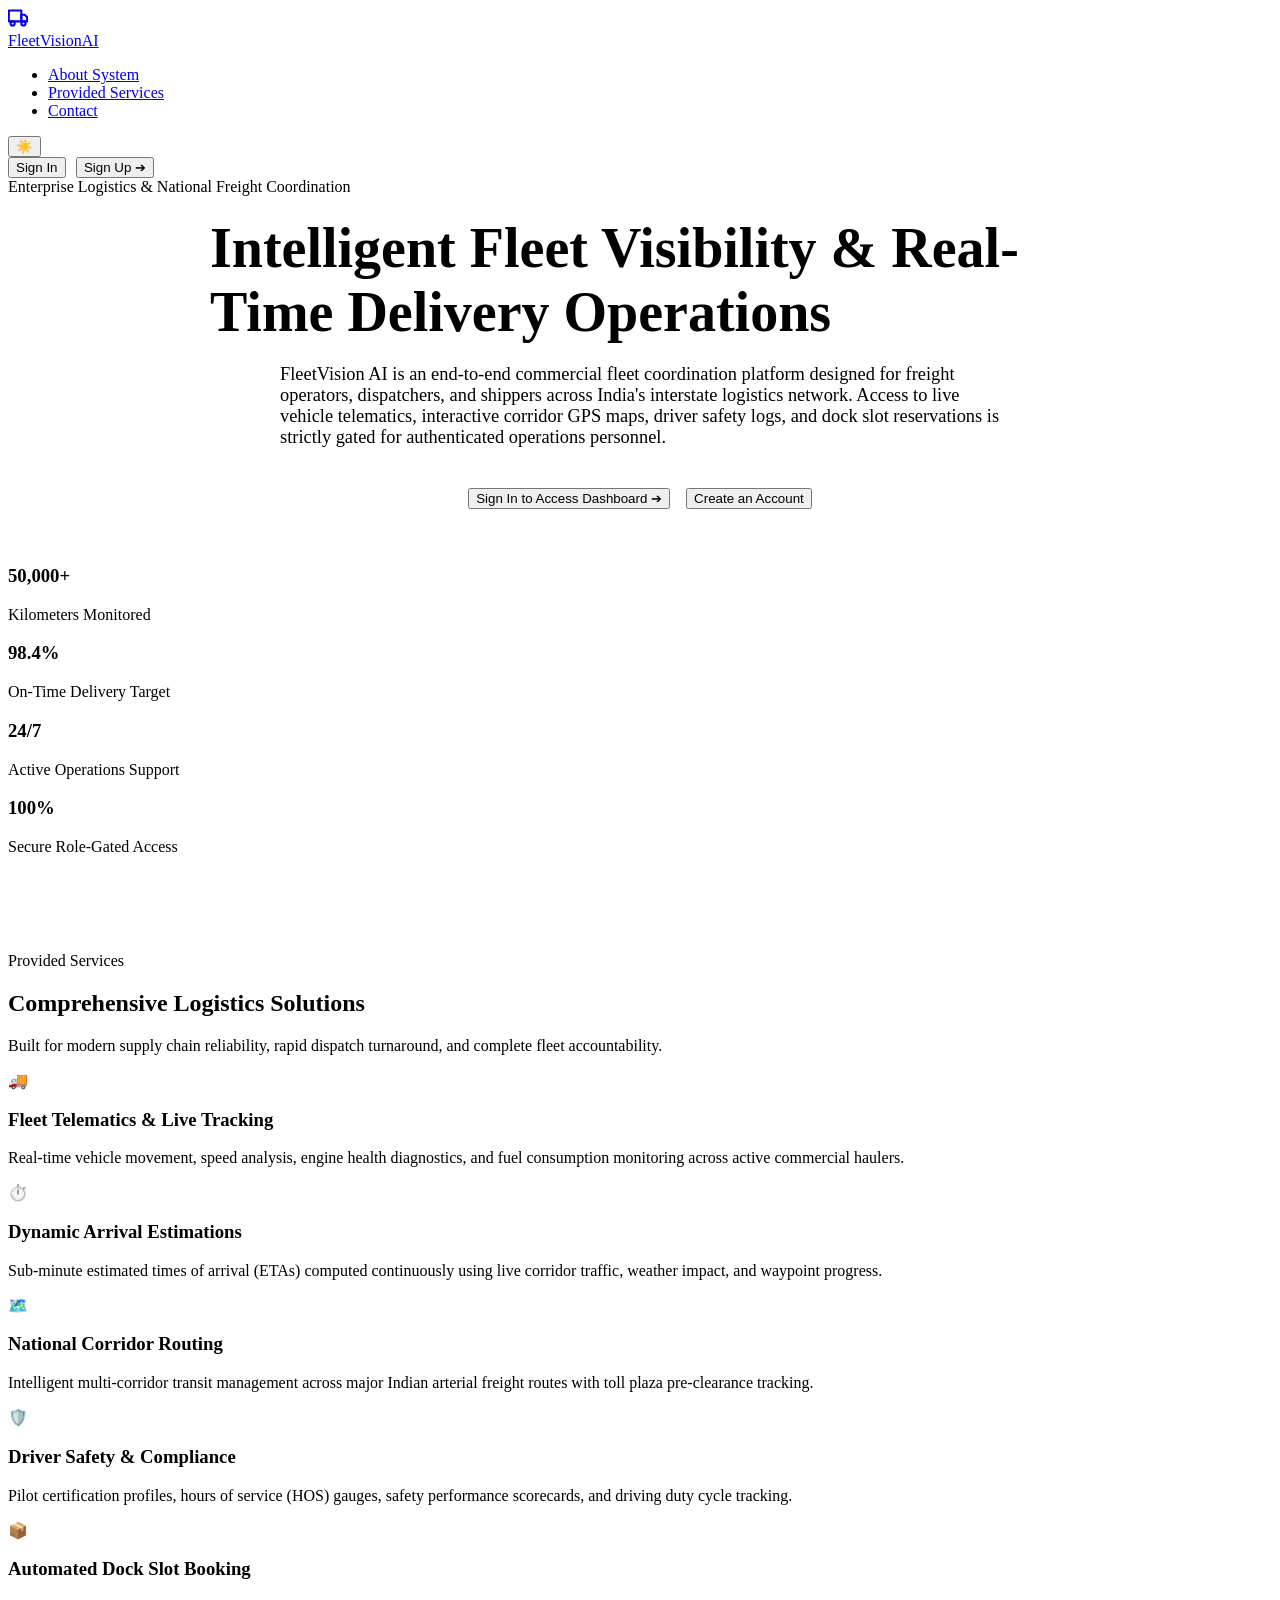
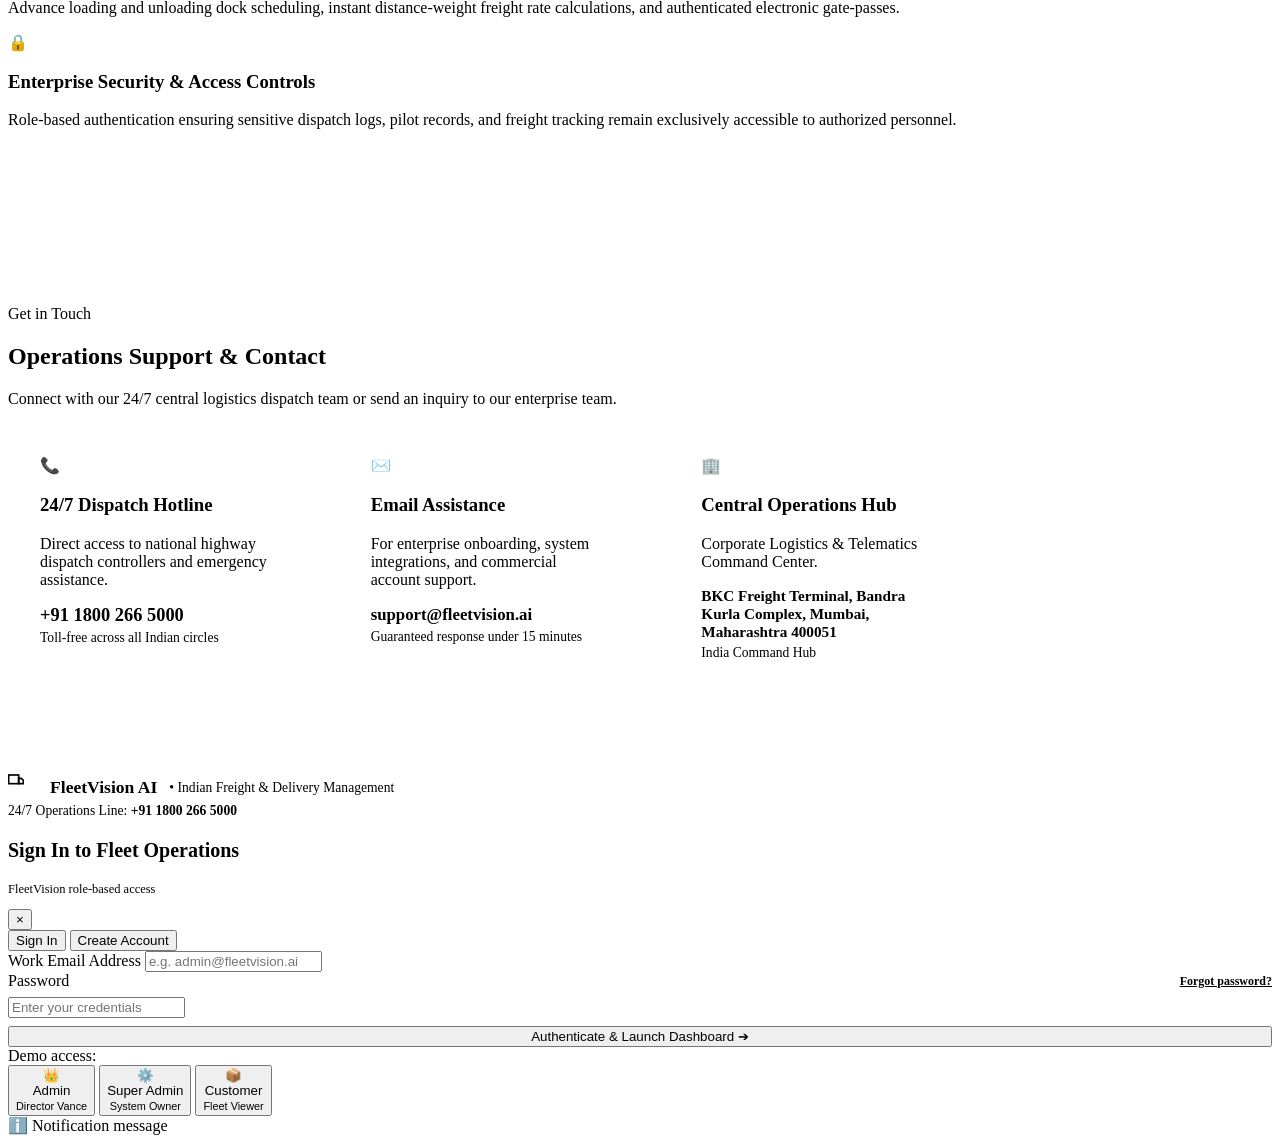
==== commit 3517b6a4: "docs: finalize all project documentation, workflow guides, and repository sync" ====
--- a/frontend/index.html
+++ b/frontend/index.html
@@ -1,246 +1,352 @@
 <!DOCTYPE html>
 <html lang="en" data-theme="dark">
+
 <head>
   <meta charset="UTF-8">
   <meta name="viewport" content="width=device-width, initial-scale=1.0">
-  <title>FleetVisionAI | Real-Time Logistics Tracking & Delay Prediction</title>
-  <meta name="description" content="Digital air-traffic control system for ground transportation powered by Random Forest, LSTM neural networks, real-time GPS telemetry, and MongoDB.">
-  <link rel="stylesheet" href="/static/css/variables.css">
-  <link rel="stylesheet" href="/static/css/landing.css">
+  <title>FleetVision AI — Intelligent Freight &amp; Delivery Management</title>
+  <link rel="stylesheet" href="/static/css/style.css">
+  <link rel="preconnect" href="https://fonts.googleapis.com">
+  <link rel="preconnect" href="https://fonts.gstatic.com" crossorigin>
+  <link
+    href="https://fonts.googleapis.com/css2?family=Plus+Jakarta+Sans:wght@300;400;500;600;700;800;900&family=Inter:wght@400;500;600;700&display=swap"
+    rel="stylesheet">
 </head>
+
 <body>
 
-  <!-- Navigation Bar -->
-  <nav class="navbar">
-    <a href="/" class="brand" id="brandLogo">
-      <div class="brand-icon">
-        <svg width="22" height="22" viewBox="0 0 24 24" fill="none" stroke="currentColor" stroke-width="2.5">
-          <circle cx="12" cy="12" r="10"></circle>
-          <path d="M12 2a15.3 15.3 0 0 1 4 10 15.3 15.3 0 0 1-4 10 15.3 15.3 0 0 1-4-10 15.3 15.3 0 0 1 4-10z"></path>
-          <path d="M2 12h20"></path>
-        </svg>
-      </div>
-      <span>FleetVisionAI</span>
-    </a>
-
-    <div class="nav-actions">
-      <div class="live-badge">
-        <span class="pulse-dot"></span>
-        <span>STREAMING 14 VEHICLES</span>
-      </div>
-
-      <button class="theme-toggle-btn" id="themeToggleBtn" title="Toggle Theme" aria-label="Toggle Theme">
-        ☀️
-      </button>
-
-      <a href="/login" class="btn-primary" id="openLoginModalBtn" style="text-decoration: none;">
-        <span>Launch Portal</span>
-        <svg width="16" height="16" viewBox="0 0 24 24" fill="none" stroke="currentColor" stroke-width="2">
-          <path d="M5 12h14M12 5l7 7-7 7"/>
-        </svg>
+  <!-- Navigation Header -->
+  <header class="site-nav">
+    <div class="container nav-wrapper">
+      <a href="/" class="brand-logo" aria-label="FleetVision AI Home">
+        <div class="brand-icon-box">
+          <svg width="20" height="20" viewBox="0 0 24 24" fill="none" stroke="currentColor" stroke-width="2.5"
+            stroke-linecap="round" stroke-linejoin="round">
+            <rect x="1" y="3" width="15" height="13"></rect>
+            <polygon points="16 8 20 8 23 11 23 16 16 16 16 8"></polygon>
+            <circle cx="5.5" cy="18.5" r="2.5"></circle>
+            <circle cx="18.5" cy="18.5" r="2.5"></circle>
+          </svg>
+        </div>
+        <span>FleetVision<span style="color: var(--color-primary);">AI</span></span>
       </a>
-    </div>
-  </nav>
-
-  <!-- Hero Section -->
-  <header class="hero">
-    <div class="hero-pill">
-      <span>⚡ Real-Time Digital Air-Traffic Control for Ground Freight</span>
-    </div>
-
-    <h1 class="hero-title">
-      Intelligent Fleet Telemetry &<br>Predictive Logistics Operations
-    </h1>
-
-    <p class="hero-subtitle">
-      FleetVisionAI ingests live GPS and delivery telemetry from 14 regional transport corridors,
-      combines <strong>Random Forest</strong> and deep <strong>LSTM neural networks</strong> for sub-minute ETA forecasting,
-      and empowers logistics teams to proactively mitigate delays before they cascade.
-    </p>
-
-    <div class="hero-cta">
-      <button class="btn-primary" onclick="quickLoginAsRole('admin')">
-        <svg width="18" height="18" viewBox="0 0 24 24" fill="none" stroke="currentColor" stroke-width="2">
-          <path d="M12 2L2 7l10 5 10-5-10-5zM2 17l10 5 10-5M2 12l10 5 10-5"/>
-        </svg>
-        <span>Explore as Admin</span>
-      </button>
-
-      <button class="btn-secondary" onclick="quickLoginAsRole('manager')">
-        <svg width="18" height="18" viewBox="0 0 24 24" fill="none" stroke="currentColor" stroke-width="2">
-          <circle cx="12" cy="12" r="3"></circle>
-          <path d="M19.4 15a1.65 1.65 0 0 0 .33 1.82l.06.06a2 2 0 0 1 0 2.83 2 2 0 0 1-2.83 0l-.06-.06a1.65 1.65 0 0 0-1.82-.33 1.65 1.65 0 0 0-1 1.51V21a2 2 0 0 1-2 2 2 2 0 0 1-2-2v-.09A1.65 1.65 0 0 0 9 19.4a1.65 1.65 0 0 0-1.82.33l-.06.06a2 2 0 0 1-2.83 0 2 2 0 0 1 0-2.83l.06-.06a1.65 1.65 0 0 0 .33-1.82 1.65 1.65 0 0 0-1.51-1H3a2 2 0 0 1-2-2 2 2 0 0 1 2-2h.09A1.65 1.65 0 0 0 4.6 9a1.65 1.65 0 0 0-.33-1.82l-.06-.06a2 2 0 0 1 0-2.83 2 2 0 0 1 2.83 0l.06.06a1.65 1.65 0 0 0 1.82.33H9a1.65 1.65 0 0 0 1-1.51V3a2 2 0 0 1 2-2 2 2 0 0 1 2 2v.09a1.65 1.65 0 0 0 1 1.51 1.65 1.65 0 0 0 1.82-.33l.06-.06a2 2 0 0 1 2.83 0 2 2 0 0 1 0 2.83l-.06.06a1.65 1.65 0 0 0-.33 1.82V9a1.65 1.65 0 0 0 1.51 1H21a2 2 0 0 1 2 2 2 2 0 0 1-2 2h-.09a1.65 1.65 0 0 0-1.51 1z"/>
-        </svg>
-        <span>Explore as Manager</span>
-      </button>
-
-      <button class="btn-secondary" onclick="quickLoginAsRole('user')">
-        <svg width="18" height="18" viewBox="0 0 24 24" fill="none" stroke="currentColor" stroke-width="2">
-          <path d="M20 21v-2a4 4 0 0 0-4-4H8a4 4 0 0 0-4 4v2"></path>
-          <circle cx="12" cy="7" r="4"></circle>
-        </svg>
-        <span>Track as Client/Driver</span>
-      </button>
-    </div>
-
-    <!-- 1-Click Role Login Cards -->
-    <div class="role-quickselect">
-      <div class="role-card admin" data-quick-role="admin">
-        <div class="role-header">
-          <span class="role-badge admin">Full Control</span>
-          <span style="font-size: 1.5rem;">👑</span>
-        </div>
-        <h3 class="role-title">Enterprise Admin</h3>
-        <p class="role-desc">Full fleet supervision, 5-minute simulation control, live incident injection, and ML retraining triggers.</p>
-        <div class="role-btn">Access Admin Dashboard →</div>
-      </div>
-
-      <div class="role-card manager" data-quick-role="manager">
-        <div class="role-header">
-          <span class="role-badge manager">Operations</span>
-          <span style="font-size: 1.5rem;">📊</span>
-        </div>
-        <h3 class="role-title">Dispatch Manager</h3>
-        <p class="role-desc">Route optimization, fuel efficiency analytics, driver performance scoring, and delay risk mitigation.</p>
-        <div class="role-btn">Access Manager Dashboard →</div>
-      </div>
-
-      <div class="role-card user" data-quick-role="user">
-        <div class="role-header">
-          <span class="role-badge user">Tracking</span>
-          <span style="font-size: 1.5rem;">🚚</span>
-        </div>
-        <h3 class="role-title">Client / Driver Operator</h3>
-        <p class="role-desc">Personal vehicle tracking, countdown ETA view, turn-by-turn waypoint milestones, and instant notifications.</p>
-        <div class="role-btn">Access Tracking Portal →</div>
-      </div>
-    </div>
-
-    <!-- Live Stats Ticker -->
-    <div class="stat-ticker">
-      <div class="stat-item">
-        <div class="stat-val" id="tickerVehicleCount">14</div>
-        <div class="stat-label">Active Corridors Monitored</div>
-      </div>
-      <div class="stat-item">
-        <div class="stat-val" id="tickerOnTime">98.2%</div>
-        <div class="stat-label">On-Time Arrival Rate</div>
-      </div>
-      <div class="stat-item">
-        <div class="stat-val" id="tickerAvgEta">185 min</div>
-        <div class="stat-label">Fleet Average ETA</div>
-      </div>
-      <div class="stat-item">
-        <div class="stat-val" id="tickerEfficiency">96.4/100</div>
-        <div class="stat-label">Fuel Efficiency Index</div>
+
+      <ul class="nav-links">
+        <li><a href="#about" class="nav-link">About System</a></li>
+        <li><a href="#services" class="nav-link">Provided Services</a></li>
+        <li><a href="#contact" class="nav-link">Contact</a></li>
+      </ul>
+
+      <div class="nav-actions">
+        <!-- Theme Toggle -->
+        <button type="button" class="theme-toggle-btn" id="themeToggleBtn" title="Toggle Dark/Light Mode">
+          <span id="themeIcon">☀️</span>
+        </button>
+
+        <!-- Unauthenticated Buttons -->
+        <div id="unauthActions" style="display: flex; gap: 0.65rem;">
+          <button type="button" class="btn btn-outline btn-sm" id="openLoginBtn">
+            Sign In
+          </button>
+          <button type="button" class="btn btn-primary btn-sm" id="openSignupBtn">
+            Sign Up ➔
+          </button>
+        </div>
+
+        <!-- Authenticated Dropdown / Button -->
+        <div id="authActions" style="display: none; align-items: center; gap: 0.65rem;">
+          <a href="/dashboard.html" class="btn btn-primary btn-sm">
+            Launch Dashboard 🚀
+          </a>
+          <button type="button" class="btn btn-outline btn-sm" id="navLogoutBtn">
+            Sign Out
+          </button>
+        </div>
       </div>
     </div>
   </header>
 
-  <!-- Core Features Section -->
-  <section class="features-section">
-    <div class="section-header">
-      <h2 class="section-title">Engineered for Ground Logistics Mastery</h2>
-      <p class="section-subtitle">
-        Combining low-latency telemetry pipelines, deep neural trajectory forecasting, and real-time MongoDB analytics.
-      </p>
-    </div>
-
-    <div class="features-grid">
-      <div class="feature-card">
-        <div class="feature-icon">🧠</div>
-        <h3 class="feature-title">Dual ML Prediction Engine</h3>
-        <p class="feature-desc">
-          Integrates <strong>Random Forest</strong> for continuous ETA regression and delay classification with <strong>LSTM recurrent networks</strong> to capture non-linear deceleration and traffic progression dynamics.
+  <!-- Hero / About Section -->
+  <section id="about" class="hero-section">
+    <div class="hero-glow"></div>
+    <div class="container">
+      <div class="about-hero-center">
+        <div class="badge" style="margin-bottom: 1.25rem;">
+          <span class="pulse-dot"></span>
+          Enterprise Logistics &amp; National Freight Coordination
+        </div>
+
+        <h1 class="hero-title" style="font-size: 3.5rem; max-width: 860px; margin: 0 auto 1.25rem;">
+          Intelligent Fleet Visibility &amp; <span class="text-gradient">Real-Time Delivery</span> Operations
+        </h1>
+
+        <p class="hero-subtitle" style="max-width: 720px; margin: 0 auto 2.5rem; font-size: 1.15rem;">
+          FleetVision AI is an end-to-end commercial fleet coordination platform designed for freight operators,
+          dispatchers, and shippers across India's interstate logistics network. Access to live vehicle telematics,
+          interactive corridor GPS maps, driver safety logs, and dock slot reservations is strictly gated for
+          authenticated operations personnel.
         </p>
-      </div>
-
-      <div class="feature-card">
-        <div class="feature-icon">🌐</div>
-        <h3 class="feature-title">Living Digital Map</h3>
-        <p class="feature-desc">
-          Watch every commercial vehicle leave a glowing thread of operational intelligence behind it on an interactive OpenStreetMap canvas with dynamic risk halos and animated vector icons.
-        </p>
-      </div>
-
-      <div class="feature-card">
-        <div class="feature-icon">⏱️</div>
-        <h3 class="feature-title">5-Minute Demonstration Simulator</h3>
-        <p class="feature-desc">
-          Demonstrate end-to-end trips for 14 cross-country vehicles in a high-fidelity 5-minute loop with pause, reset, 1x/2x/5x speed multipliers, and manual incident injection.
-        </p>
-      </div>
-
-      <div class="feature-card">
-        <div class="feature-icon">🍃</div>
-        <h3 class="feature-title">Dynamic Route Optimization</h3>
-        <p class="feature-desc">
-          Automated AI advisory alerts dispatchers to bypass traffic bottlenecks, recommending optimal detour waypoints and computing precise minutes and liters of fuel saved.
-        </p>
-      </div>
-
-      <div class="feature-card">
-        <div class="feature-icon">🍃</div>
-        <h3 class="feature-title">Fuel & Speed Telemetry</h3>
-        <p class="feature-desc">
-          Continuous fuel burn curves and speed distribution telemetry ingested into MongoDB to prevent fuel theft, detect engine anomalies, and ensure driver safety.
-        </p>
-      </div>
-
-      <div class="feature-card">
-        <div class="feature-icon">🛡️</div>
-        <h3 class="feature-title">Role-Based Access Control</h3>
-        <p class="feature-desc">
-          Tailored interfaces and security permissions for Administrators, Dispatch Managers, and Clients/Drivers with zero-config 1-click evaluation access.
-        </p>
+
+        <!-- Action CTAs -->
+        <div style="display: flex; justify-content: center; gap: 1rem; flex-wrap: wrap; margin-bottom: 3.5rem;">
+          <button type="button" class="btn btn-primary" id="heroGetStartedBtn">
+            Sign In to Access Dashboard ➔
+          </button>
+          <button type="button" class="btn btn-secondary" id="heroSignupBtn">
+            Create an Account
+          </button>
+        </div>
+
+        <!-- Key Platform Pillars -->
+        <div class="stats-ribbon" style="margin-top: 1rem;">
+          <div class="stat-item">
+            <h3>50,000+</h3>
+            <p>Kilometers Monitored</p>
+          </div>
+          <div class="stat-item">
+            <h3>98.4%</h3>
+            <p>On-Time Delivery Target</p>
+          </div>
+          <div class="stat-item">
+            <h3>24/7</h3>
+            <p>Active Operations Support</p>
+          </div>
+          <div class="stat-item">
+            <h3>100%</h3>
+            <p>Secure Role-Gated Access</p>
+          </div>
+        </div>
       </div>
     </div>
   </section>
 
-  <!-- Login Modal -->
-  <div class="modal-overlay" id="loginModal">
-    <div class="modal-content">
-      <button class="modal-close" id="closeLoginModalBtn">&times;</button>
-      <h3 style="font-size: 1.5rem; font-weight: 800; margin-bottom: 0.5rem;">Access FleetVisionAI</h3>
-      <p style="color: var(--text-secondary); font-size: 0.9rem; margin-bottom: 1.5rem;">
-        Sign in to your organization workspace or choose a 1-click demo role below.
-      </p>
-
-      <form id="loginForm">
-        <div class="form-group">
-          <label class="form-label" for="loginEmail">Corporate Email</label>
-          <input class="form-input" id="loginEmail" type="email" placeholder="admin@fleetvision.ai" required value="admin@fleetvision.ai">
-        </div>
-
-        <div class="form-group">
-          <label class="form-label" for="loginPassword">Password</label>
-          <input class="form-input" id="loginPassword" type="password" placeholder="••••••••" required value="admin123">
-        </div>
-
-        <button type="submit" class="btn-primary" style="width: 100%; justify-content: center; margin-top: 0.5rem;">
-          Sign In to Dashboard
-        </button>
-      </form>
-
-      <div style="margin: 1.5rem 0 1rem; text-align: center; font-size: 0.8rem; color: var(--text-muted); position: relative;">
-        <span>OR 1-CLICK DEMO LOGIN</span>
-      </div>
-
-      <div style="display: flex; gap: 0.5rem;">
-        <button class="btn-secondary" style="flex: 1; font-size: 0.8rem; justify-content: center;" onclick="quickLoginAsRole('admin')">Admin</button>
-        <button class="btn-secondary" style="flex: 1; font-size: 0.8rem; justify-content: center;" onclick="quickLoginAsRole('manager')">Manager</button>
-        <button class="btn-secondary" style="flex: 1; font-size: 0.8rem; justify-content: center;" onclick="quickLoginAsRole('user')">User</button>
+  <!-- Provided Services Section -->
+  <section id="services" style="padding: 5rem 0; background: var(--bg-surface-elevated);">
+    <div class="container">
+      <div class="section-header">
+        <div class="badge">Provided Services</div>
+        <h2>Comprehensive Logistics Solutions</h2>
+        <p>Built for modern supply chain reliability, rapid dispatch turnaround, and complete fleet accountability.</p>
+      </div>
+
+      <div class="features-grid">
+        <div class="feature-card">
+          <div class="feature-icon-circle">🚚</div>
+          <h3>Fleet Telematics &amp; Live Tracking</h3>
+          <p>Real-time vehicle movement, speed analysis, engine health diagnostics, and fuel consumption monitoring
+            across active commercial haulers.</p>
+        </div>
+
+        <div class="feature-card">
+          <div class="feature-icon-circle">⏱️</div>
+          <h3>Dynamic Arrival Estimations</h3>
+          <p>Sub-minute estimated times of arrival (ETAs) computed continuously using live corridor traffic, weather
+            impact, and waypoint progress.</p>
+        </div>
+
+        <div class="feature-card">
+          <div class="feature-icon-circle">🗺️</div>
+          <h3>National Corridor Routing</h3>
+          <p>Intelligent multi-corridor transit management across major Indian arterial freight routes with toll plaza
+            pre-clearance tracking.</p>
+        </div>
+
+        <div class="feature-card">
+          <div class="feature-icon-circle">🛡️</div>
+          <h3>Driver Safety &amp; Compliance</h3>
+          <p>Pilot certification profiles, hours of service (HOS) gauges, safety performance scorecards, and driving
+            duty cycle tracking.</p>
+        </div>
+
+        <div class="feature-card">
+          <div class="feature-icon-circle">📦</div>
+          <h3>Automated Dock Slot Booking</h3>
+          <p>Advance loading and unloading dock scheduling, instant distance-weight freight rate calculations, and
+            authenticated electronic gate-passes.</p>
+        </div>
+
+        <div class="feature-card">
+          <div class="feature-icon-circle">🔒</div>
+          <h3>Enterprise Security &amp; Access Controls</h3>
+          <p>Role-based authentication ensuring sensitive dispatch logs, pilot records, and freight tracking remain
+            exclusively accessible to authorized personnel.</p>
+        </div>
+      </div>
+    </div>
+  </section>
+
+  <!-- Contact Section -->
+  <section id="contact" style="padding: 5rem 0;">
+    <div class="container" style="max-width: 960px;">
+      <div class="section-header">
+        <div class="badge">Get in Touch</div>
+        <h2>Operations Support &amp; Contact</h2>
+        <p>Connect with our 24/7 central logistics dispatch team or send an inquiry to our enterprise team.</p>
+      </div>
+
+      <div style="display: grid; grid-template-columns: repeat(auto-fit, minmax(280px, 1fr)); gap: 2rem;">
+        <!-- Contact Information Cards -->
+        <div class="feature-card" style="padding: 2rem;">
+          <div class="feature-icon-circle">📞</div>
+          <h3>24/7 Dispatch Hotline</h3>
+          <p style="margin-bottom: 1rem; color: var(--text-secondary);">Direct access to national highway dispatch
+            controllers and emergency assistance.</p>
+          <div style="font-size: 1.15rem; font-weight: 800; color: var(--color-primary);">+91 1800 266 5000</div>
+          <div style="font-size: 0.85rem; color: var(--text-muted); margin-top: 0.25rem;">Toll-free across all Indian
+            circles</div>
+        </div>
+
+        <div class="feature-card" style="padding: 2rem;">
+          <div class="feature-icon-circle">✉️</div>
+          <h3>Email Assistance</h3>
+          <p style="margin-bottom: 1rem; color: var(--text-secondary);">For enterprise onboarding, system integrations,
+            and commercial account support.</p>
+          <div style="font-size: 1.05rem; font-weight: 800; color: var(--color-primary);">support@fleetvision.ai</div>
+          <div style="font-size: 0.85rem; color: var(--text-muted); margin-top: 0.25rem;">Guaranteed response under 15
+            minutes</div>
+        </div>
+
+        <div class="feature-card" style="padding: 2rem;">
+          <div class="feature-icon-circle">🏢</div>
+          <h3>Central Operations Hub</h3>
+          <p style="margin-bottom: 1rem; color: var(--text-secondary);">Corporate Logistics &amp; Telematics Command
+            Center.</p>
+          <div style="font-size: 0.95rem; font-weight: 700; color: var(--text-primary);">BKC Freight Terminal, Bandra
+            Kurla Complex, Mumbai, Maharashtra 400051</div>
+          <div style="font-size: 0.85rem; color: var(--text-muted); margin-top: 0.25rem;">India Command Hub</div>
+        </div>
+      </div>
+    </div>
+  </section>
+
+  <!-- Footer -->
+  <footer class="site-footer" style="margin-top: 0;">
+    <div class="container footer-wrap">
+      <div style="display: flex; align-items: center; gap: 0.75rem;">
+        <div class="brand-icon-box" style="width: 30px; height: 30px;">
+          <svg width="16" height="16" viewBox="0 0 24 24" fill="none" stroke="currentColor" stroke-width="2.5">
+            <rect x="1" y="3" width="15" height="13"></rect>
+            <polygon points="16 8 20 8 23 11 23 16 16 16 16 8"></polygon>
+          </svg>
+        </div>
+        <span style="font-weight: 800; font-size: 1.1rem;">FleetVision AI</span>
+        <span style="font-size: 0.85rem; color: var(--text-muted);">• Indian Freight &amp; Delivery Management</span>
+      </div>
+
+      <div style="font-size: 0.85rem; color: var(--text-muted);">
+        24/7 Operations Line: <strong style="color: var(--color-primary);">+91 1800 266 5000</strong>
+      </div>
+    </div>
+  </footer>
+
+  <!-- =========================================================================
+       Authentication Modal (Login & Signup with Quick Persona Presets)
+       ========================================================================= -->
+  <div class="modal-overlay" id="authModal">
+    <div class="modal-card">
+      <div class="modal-header">
+        <div>
+          <h3 id="modalTitle" style="font-size: 1.25rem; font-weight: 800;">Sign In to Fleet Operations</h3>
+          <p style="font-size: 0.78rem; color: var(--text-muted);">FleetVision role-based access</p>
+        </div>
+        <button type="button" class="modal-close-btn" id="closeAuthModalBtn">&times;</button>
+      </div>
+
+      <!-- Tab Switcher -->
+      <div class="auth-tabs">
+        <button type="button" class="auth-tab-btn active" id="tabLoginBtn">Sign In</button>
+        <button type="button" class="auth-tab-btn" id="tabSignupBtn">Create Account</button>
+      </div>
+
+      <div class="modal-body">
+        <!-- 1. LOGIN FORM -->
+        <form id="loginForm">
+          <div class="form-group">
+            <label class="form-label" for="loginEmail">Work Email Address</label>
+            <input type="email" id="loginEmail" class="form-input" placeholder="e.g. admin@fleetvision.ai" required
+              autocomplete="username">
+          </div>
+
+          <div class="form-group">
+            <div style="display: flex; justify-content: space-between; align-items: center; margin-bottom: 0.4rem;">
+              <label class="form-label" for="loginPassword" style="margin-bottom: 0;">Password</label>
+              <a href="javascript:void(0)" id="forgotPwdTrigger"
+                style="font-size: 0.75rem; color: var(--color-primary); font-weight: 600;">Forgot password?</a>
+            </div>
+            <input type="password" id="loginPassword" class="form-input" placeholder="Enter your credentials" required
+              autocomplete="current-password">
+          </div>
+
+          <button type="submit" class="btn btn-primary" id="loginSubmitBtn" style="width: 100%; margin-top: 0.5rem;">
+            Authenticate &amp; Launch Dashboard ➔
+          </button>
+        </form>
+
+        <!-- 2. SIGNUP FORM -->
+        <form id="signupForm" style="display: none;">
+          <div class="form-group">
+            <label class="form-label" for="signupName">Full Name</label>
+            <input type="text" id="signupName" class="form-input" placeholder="e.g. Vikram Malhotra" required>
+          </div>
+
+          <div class="form-group">
+            <label class="form-label" for="signupEmail">Work Email</label>
+            <input type="email" id="signupEmail" class="form-input" placeholder="name@fleetvision.ai" required>
+          </div>
+
+          <div class="form-group">
+            <label class="form-label">Account Type</label>
+            <div class="form-input" aria-readonly="true">Customer access (requires Super Admin approval)</div>
+          </div>
+
+          <div class="form-group">
+            <label class="form-label" for="signupPassword">Password</label>
+            <input type="password" id="signupPassword" class="form-input" placeholder="Min 8 characters" required>
+          </div>
+
+          <button type="submit" class="btn btn-primary" id="signupSubmitBtn" style="width: 100%; margin-top: 0.5rem;">
+            Request Customer Access ➔
+          </button>
+        </form>
+
+        <!-- Demo Access by Role -->
+        <div class="persona-presets">
+          <div class="persona-label">Demo access:</div>
+          <div class="persona-chips-grid">
+            <button type="button" class="persona-chip" data-persona="admin">
+              <span>👑</span>
+              <div>
+                <div>Admin</div>
+                <small style="color: var(--text-muted); font-size: 0.68rem;">Director Vance</small>
+              </div>
+            </button>
+            <button type="button" class="persona-chip" data-persona="super_admin">
+              <span>⚙️</span>
+              <div>
+                <div>Super Admin</div>
+                <small style="color: var(--text-muted); font-size: 0.68rem;">System Owner</small>
+              </div>
+            </button>
+            <button type="button" class="persona-chip" data-persona="customer">
+              <span>📦</span>
+              <div>
+                <div>Customer</div>
+                <small style="color: var(--text-muted); font-size: 0.68rem;">Fleet Viewer</small>
+              </div>
+            </button>
+          </div>
+        </div>
       </div>
     </div>
   </div>
 
-  <!-- Footer -->
-  <footer>
-    <p>FleetVisionAI • Real-Time Logistics Intelligence & Delay Prediction System</p>
-    <p style="margin-top: 0.5rem; font-size: 0.8rem;">Powered by FastAPI, MongoDB, Random Forest, LSTM, and Leaflet Maps.</p>
-  </footer>
-
-  <script src="/static/js/auth.js"></script>
-  <script src="/static/js/landing.js"></script>
+  <!-- Toast Notification -->
+  <div class="toast-box" id="toastBox">
+    <span id="toastIcon">ℹ️</span>
+    <span id="toastMsg">Notification message</span>
+  </div>
+
+  <script type="module" src="/static/js/app.js"></script>
 </body>
-</html>
+
+</html>
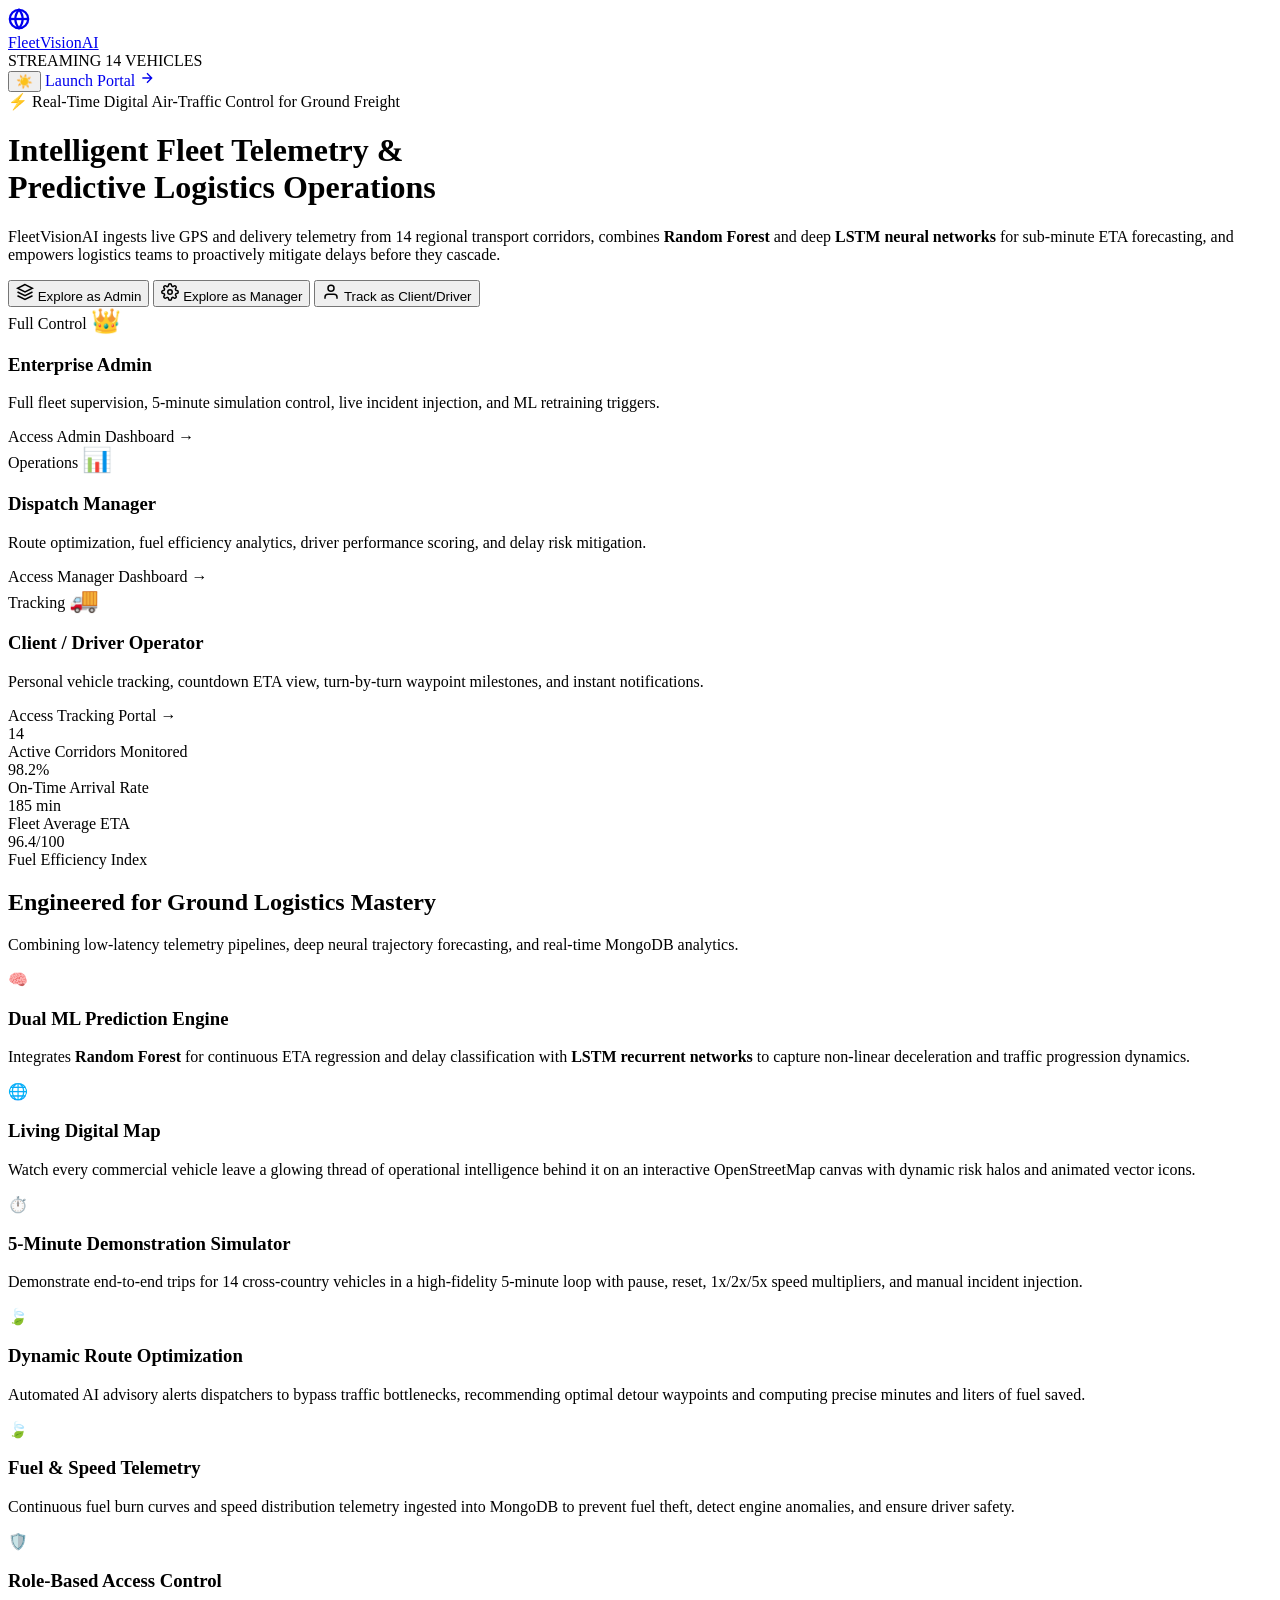
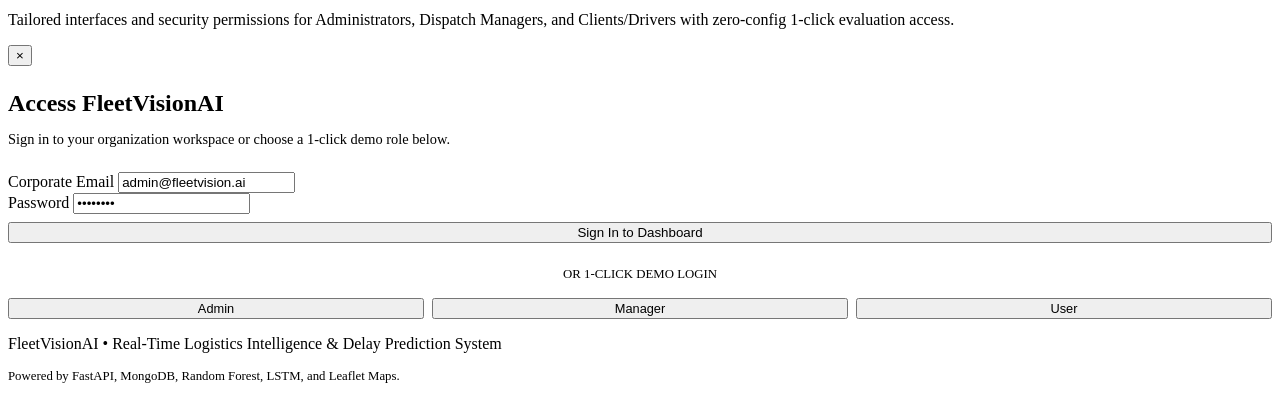
==== commit 10fcf4e2: "Merge pull request #1 from dev1 into main Phase 1: Indian Logistics Corridors, Telematics Simulator " ====
--- a/frontend/index.html
+++ b/frontend/index.html
@@ -1,352 +1,246 @@
 <!DOCTYPE html>
 <html lang="en" data-theme="dark">
-
 <head>
   <meta charset="UTF-8">
   <meta name="viewport" content="width=device-width, initial-scale=1.0">
-  <title>FleetVision AI — Intelligent Freight &amp; Delivery Management</title>
-  <link rel="stylesheet" href="/static/css/style.css">
-  <link rel="preconnect" href="https://fonts.googleapis.com">
-  <link rel="preconnect" href="https://fonts.gstatic.com" crossorigin>
-  <link
-    href="https://fonts.googleapis.com/css2?family=Plus+Jakarta+Sans:wght@300;400;500;600;700;800;900&family=Inter:wght@400;500;600;700&display=swap"
-    rel="stylesheet">
+  <title>FleetVisionAI | Real-Time Logistics Tracking & Delay Prediction</title>
+  <meta name="description" content="Digital air-traffic control system for ground transportation powered by Random Forest, LSTM neural networks, real-time GPS telemetry, and MongoDB.">
+  <link rel="stylesheet" href="/static/css/variables.css">
+  <link rel="stylesheet" href="/static/css/landing.css">
 </head>
-
 <body>
 
-  <!-- Navigation Header -->
-  <header class="site-nav">
-    <div class="container nav-wrapper">
-      <a href="/" class="brand-logo" aria-label="FleetVision AI Home">
-        <div class="brand-icon-box">
-          <svg width="20" height="20" viewBox="0 0 24 24" fill="none" stroke="currentColor" stroke-width="2.5"
-            stroke-linecap="round" stroke-linejoin="round">
-            <rect x="1" y="3" width="15" height="13"></rect>
-            <polygon points="16 8 20 8 23 11 23 16 16 16 16 8"></polygon>
-            <circle cx="5.5" cy="18.5" r="2.5"></circle>
-            <circle cx="18.5" cy="18.5" r="2.5"></circle>
-          </svg>
-        </div>
-        <span>FleetVision<span style="color: var(--color-primary);">AI</span></span>
+  <!-- Navigation Bar -->
+  <nav class="navbar">
+    <a href="/" class="brand" id="brandLogo">
+      <div class="brand-icon">
+        <svg width="22" height="22" viewBox="0 0 24 24" fill="none" stroke="currentColor" stroke-width="2.5">
+          <circle cx="12" cy="12" r="10"></circle>
+          <path d="M12 2a15.3 15.3 0 0 1 4 10 15.3 15.3 0 0 1-4 10 15.3 15.3 0 0 1-4-10 15.3 15.3 0 0 1 4-10z"></path>
+          <path d="M2 12h20"></path>
+        </svg>
+      </div>
+      <span>FleetVisionAI</span>
+    </a>
+
+    <div class="nav-actions">
+      <div class="live-badge">
+        <span class="pulse-dot"></span>
+        <span>STREAMING 14 VEHICLES</span>
+      </div>
+
+      <button class="theme-toggle-btn" id="themeToggleBtn" title="Toggle Theme" aria-label="Toggle Theme">
+        ☀️
+      </button>
+
+      <a href="/login" class="btn-primary" id="openLoginModalBtn" style="text-decoration: none;">
+        <span>Launch Portal</span>
+        <svg width="16" height="16" viewBox="0 0 24 24" fill="none" stroke="currentColor" stroke-width="2">
+          <path d="M5 12h14M12 5l7 7-7 7"/>
+        </svg>
       </a>
-
-      <ul class="nav-links">
-        <li><a href="#about" class="nav-link">About System</a></li>
-        <li><a href="#services" class="nav-link">Provided Services</a></li>
-        <li><a href="#contact" class="nav-link">Contact</a></li>
-      </ul>
-
-      <div class="nav-actions">
-        <!-- Theme Toggle -->
-        <button type="button" class="theme-toggle-btn" id="themeToggleBtn" title="Toggle Dark/Light Mode">
-          <span id="themeIcon">☀️</span>
+    </div>
+  </nav>
+
+  <!-- Hero Section -->
+  <header class="hero">
+    <div class="hero-pill">
+      <span>⚡ Real-Time Digital Air-Traffic Control for Ground Freight</span>
+    </div>
+
+    <h1 class="hero-title">
+      Intelligent Fleet Telemetry &<br>Predictive Logistics Operations
+    </h1>
+
+    <p class="hero-subtitle">
+      FleetVisionAI ingests live GPS and delivery telemetry from 14 regional transport corridors,
+      combines <strong>Random Forest</strong> and deep <strong>LSTM neural networks</strong> for sub-minute ETA forecasting,
+      and empowers logistics teams to proactively mitigate delays before they cascade.
+    </p>
+
+    <div class="hero-cta">
+      <button class="btn-primary" onclick="quickLoginAsRole('admin')">
+        <svg width="18" height="18" viewBox="0 0 24 24" fill="none" stroke="currentColor" stroke-width="2">
+          <path d="M12 2L2 7l10 5 10-5-10-5zM2 17l10 5 10-5M2 12l10 5 10-5"/>
+        </svg>
+        <span>Explore as Admin</span>
+      </button>
+
+      <button class="btn-secondary" onclick="quickLoginAsRole('manager')">
+        <svg width="18" height="18" viewBox="0 0 24 24" fill="none" stroke="currentColor" stroke-width="2">
+          <circle cx="12" cy="12" r="3"></circle>
+          <path d="M19.4 15a1.65 1.65 0 0 0 .33 1.82l.06.06a2 2 0 0 1 0 2.83 2 2 0 0 1-2.83 0l-.06-.06a1.65 1.65 0 0 0-1.82-.33 1.65 1.65 0 0 0-1 1.51V21a2 2 0 0 1-2 2 2 2 0 0 1-2-2v-.09A1.65 1.65 0 0 0 9 19.4a1.65 1.65 0 0 0-1.82.33l-.06.06a2 2 0 0 1-2.83 0 2 2 0 0 1 0-2.83l.06-.06a1.65 1.65 0 0 0 .33-1.82 1.65 1.65 0 0 0-1.51-1H3a2 2 0 0 1-2-2 2 2 0 0 1 2-2h.09A1.65 1.65 0 0 0 4.6 9a1.65 1.65 0 0 0-.33-1.82l-.06-.06a2 2 0 0 1 0-2.83 2 2 0 0 1 2.83 0l.06.06a1.65 1.65 0 0 0 1.82.33H9a1.65 1.65 0 0 0 1-1.51V3a2 2 0 0 1 2-2 2 2 0 0 1 2 2v.09a1.65 1.65 0 0 0 1 1.51 1.65 1.65 0 0 0 1.82-.33l.06-.06a2 2 0 0 1 2.83 0 2 2 0 0 1 0 2.83l-.06.06a1.65 1.65 0 0 0-.33 1.82V9a1.65 1.65 0 0 0 1.51 1H21a2 2 0 0 1 2 2 2 2 0 0 1-2 2h-.09a1.65 1.65 0 0 0-1.51 1z"/>
+        </svg>
+        <span>Explore as Manager</span>
+      </button>
+
+      <button class="btn-secondary" onclick="quickLoginAsRole('user')">
+        <svg width="18" height="18" viewBox="0 0 24 24" fill="none" stroke="currentColor" stroke-width="2">
+          <path d="M20 21v-2a4 4 0 0 0-4-4H8a4 4 0 0 0-4 4v2"></path>
+          <circle cx="12" cy="7" r="4"></circle>
+        </svg>
+        <span>Track as Client/Driver</span>
+      </button>
+    </div>
+
+    <!-- 1-Click Role Login Cards -->
+    <div class="role-quickselect">
+      <div class="role-card admin" data-quick-role="admin">
+        <div class="role-header">
+          <span class="role-badge admin">Full Control</span>
+          <span style="font-size: 1.5rem;">👑</span>
+        </div>
+        <h3 class="role-title">Enterprise Admin</h3>
+        <p class="role-desc">Full fleet supervision, 5-minute simulation control, live incident injection, and ML retraining triggers.</p>
+        <div class="role-btn">Access Admin Dashboard →</div>
+      </div>
+
+      <div class="role-card manager" data-quick-role="manager">
+        <div class="role-header">
+          <span class="role-badge manager">Operations</span>
+          <span style="font-size: 1.5rem;">📊</span>
+        </div>
+        <h3 class="role-title">Dispatch Manager</h3>
+        <p class="role-desc">Route optimization, fuel efficiency analytics, driver performance scoring, and delay risk mitigation.</p>
+        <div class="role-btn">Access Manager Dashboard →</div>
+      </div>
+
+      <div class="role-card user" data-quick-role="user">
+        <div class="role-header">
+          <span class="role-badge user">Tracking</span>
+          <span style="font-size: 1.5rem;">🚚</span>
+        </div>
+        <h3 class="role-title">Client / Driver Operator</h3>
+        <p class="role-desc">Personal vehicle tracking, countdown ETA view, turn-by-turn waypoint milestones, and instant notifications.</p>
+        <div class="role-btn">Access Tracking Portal →</div>
+      </div>
+    </div>
+
+    <!-- Live Stats Ticker -->
+    <div class="stat-ticker">
+      <div class="stat-item">
+        <div class="stat-val" id="tickerVehicleCount">14</div>
+        <div class="stat-label">Active Corridors Monitored</div>
+      </div>
+      <div class="stat-item">
+        <div class="stat-val" id="tickerOnTime">98.2%</div>
+        <div class="stat-label">On-Time Arrival Rate</div>
+      </div>
+      <div class="stat-item">
+        <div class="stat-val" id="tickerAvgEta">185 min</div>
+        <div class="stat-label">Fleet Average ETA</div>
+      </div>
+      <div class="stat-item">
+        <div class="stat-val" id="tickerEfficiency">96.4/100</div>
+        <div class="stat-label">Fuel Efficiency Index</div>
+      </div>
+    </div>
+  </header>
+
+  <!-- Core Features Section -->
+  <section class="features-section">
+    <div class="section-header">
+      <h2 class="section-title">Engineered for Ground Logistics Mastery</h2>
+      <p class="section-subtitle">
+        Combining low-latency telemetry pipelines, deep neural trajectory forecasting, and real-time MongoDB analytics.
+      </p>
+    </div>
+
+    <div class="features-grid">
+      <div class="feature-card">
+        <div class="feature-icon">🧠</div>
+        <h3 class="feature-title">Dual ML Prediction Engine</h3>
+        <p class="feature-desc">
+          Integrates <strong>Random Forest</strong> for continuous ETA regression and delay classification with <strong>LSTM recurrent networks</strong> to capture non-linear deceleration and traffic progression dynamics.
+        </p>
+      </div>
+
+      <div class="feature-card">
+        <div class="feature-icon">🌐</div>
+        <h3 class="feature-title">Living Digital Map</h3>
+        <p class="feature-desc">
+          Watch every commercial vehicle leave a glowing thread of operational intelligence behind it on an interactive OpenStreetMap canvas with dynamic risk halos and animated vector icons.
+        </p>
+      </div>
+
+      <div class="feature-card">
+        <div class="feature-icon">⏱️</div>
+        <h3 class="feature-title">5-Minute Demonstration Simulator</h3>
+        <p class="feature-desc">
+          Demonstrate end-to-end trips for 14 cross-country vehicles in a high-fidelity 5-minute loop with pause, reset, 1x/2x/5x speed multipliers, and manual incident injection.
+        </p>
+      </div>
+
+      <div class="feature-card">
+        <div class="feature-icon">🍃</div>
+        <h3 class="feature-title">Dynamic Route Optimization</h3>
+        <p class="feature-desc">
+          Automated AI advisory alerts dispatchers to bypass traffic bottlenecks, recommending optimal detour waypoints and computing precise minutes and liters of fuel saved.
+        </p>
+      </div>
+
+      <div class="feature-card">
+        <div class="feature-icon">🍃</div>
+        <h3 class="feature-title">Fuel & Speed Telemetry</h3>
+        <p class="feature-desc">
+          Continuous fuel burn curves and speed distribution telemetry ingested into MongoDB to prevent fuel theft, detect engine anomalies, and ensure driver safety.
+        </p>
+      </div>
+
+      <div class="feature-card">
+        <div class="feature-icon">🛡️</div>
+        <h3 class="feature-title">Role-Based Access Control</h3>
+        <p class="feature-desc">
+          Tailored interfaces and security permissions for Administrators, Dispatch Managers, and Clients/Drivers with zero-config 1-click evaluation access.
+        </p>
+      </div>
+    </div>
+  </section>
+
+  <!-- Login Modal -->
+  <div class="modal-overlay" id="loginModal">
+    <div class="modal-content">
+      <button class="modal-close" id="closeLoginModalBtn">&times;</button>
+      <h3 style="font-size: 1.5rem; font-weight: 800; margin-bottom: 0.5rem;">Access FleetVisionAI</h3>
+      <p style="color: var(--text-secondary); font-size: 0.9rem; margin-bottom: 1.5rem;">
+        Sign in to your organization workspace or choose a 1-click demo role below.
+      </p>
+
+      <form id="loginForm">
+        <div class="form-group">
+          <label class="form-label" for="loginEmail">Corporate Email</label>
+          <input class="form-input" id="loginEmail" type="email" placeholder="admin@fleetvision.ai" required value="admin@fleetvision.ai">
+        </div>
+
+        <div class="form-group">
+          <label class="form-label" for="loginPassword">Password</label>
+          <input class="form-input" id="loginPassword" type="password" placeholder="••••••••" required value="admin123">
+        </div>
+
+        <button type="submit" class="btn-primary" style="width: 100%; justify-content: center; margin-top: 0.5rem;">
+          Sign In to Dashboard
         </button>
-
-        <!-- Unauthenticated Buttons -->
-        <div id="unauthActions" style="display: flex; gap: 0.65rem;">
-          <button type="button" class="btn btn-outline btn-sm" id="openLoginBtn">
-            Sign In
-          </button>
-          <button type="button" class="btn btn-primary btn-sm" id="openSignupBtn">
-            Sign Up ➔
-          </button>
-        </div>
-
-        <!-- Authenticated Dropdown / Button -->
-        <div id="authActions" style="display: none; align-items: center; gap: 0.65rem;">
-          <a href="/dashboard.html" class="btn btn-primary btn-sm">
-            Launch Dashboard 🚀
-          </a>
-          <button type="button" class="btn btn-outline btn-sm" id="navLogoutBtn">
-            Sign Out
-          </button>
-        </div>
-      </div>
-    </div>
-  </header>
-
-  <!-- Hero / About Section -->
-  <section id="about" class="hero-section">
-    <div class="hero-glow"></div>
-    <div class="container">
-      <div class="about-hero-center">
-        <div class="badge" style="margin-bottom: 1.25rem;">
-          <span class="pulse-dot"></span>
-          Enterprise Logistics &amp; National Freight Coordination
-        </div>
-
-        <h1 class="hero-title" style="font-size: 3.5rem; max-width: 860px; margin: 0 auto 1.25rem;">
-          Intelligent Fleet Visibility &amp; <span class="text-gradient">Real-Time Delivery</span> Operations
-        </h1>
-
-        <p class="hero-subtitle" style="max-width: 720px; margin: 0 auto 2.5rem; font-size: 1.15rem;">
-          FleetVision AI is an end-to-end commercial fleet coordination platform designed for freight operators,
-          dispatchers, and shippers across India's interstate logistics network. Access to live vehicle telematics,
-          interactive corridor GPS maps, driver safety logs, and dock slot reservations is strictly gated for
-          authenticated operations personnel.
-        </p>
-
-        <!-- Action CTAs -->
-        <div style="display: flex; justify-content: center; gap: 1rem; flex-wrap: wrap; margin-bottom: 3.5rem;">
-          <button type="button" class="btn btn-primary" id="heroGetStartedBtn">
-            Sign In to Access Dashboard ➔
-          </button>
-          <button type="button" class="btn btn-secondary" id="heroSignupBtn">
-            Create an Account
-          </button>
-        </div>
-
-        <!-- Key Platform Pillars -->
-        <div class="stats-ribbon" style="margin-top: 1rem;">
-          <div class="stat-item">
-            <h3>50,000+</h3>
-            <p>Kilometers Monitored</p>
-          </div>
-          <div class="stat-item">
-            <h3>98.4%</h3>
-            <p>On-Time Delivery Target</p>
-          </div>
-          <div class="stat-item">
-            <h3>24/7</h3>
-            <p>Active Operations Support</p>
-          </div>
-          <div class="stat-item">
-            <h3>100%</h3>
-            <p>Secure Role-Gated Access</p>
-          </div>
-        </div>
-      </div>
-    </div>
-  </section>
-
-  <!-- Provided Services Section -->
-  <section id="services" style="padding: 5rem 0; background: var(--bg-surface-elevated);">
-    <div class="container">
-      <div class="section-header">
-        <div class="badge">Provided Services</div>
-        <h2>Comprehensive Logistics Solutions</h2>
-        <p>Built for modern supply chain reliability, rapid dispatch turnaround, and complete fleet accountability.</p>
-      </div>
-
-      <div class="features-grid">
-        <div class="feature-card">
-          <div class="feature-icon-circle">🚚</div>
-          <h3>Fleet Telematics &amp; Live Tracking</h3>
-          <p>Real-time vehicle movement, speed analysis, engine health diagnostics, and fuel consumption monitoring
-            across active commercial haulers.</p>
-        </div>
-
-        <div class="feature-card">
-          <div class="feature-icon-circle">⏱️</div>
-          <h3>Dynamic Arrival Estimations</h3>
-          <p>Sub-minute estimated times of arrival (ETAs) computed continuously using live corridor traffic, weather
-            impact, and waypoint progress.</p>
-        </div>
-
-        <div class="feature-card">
-          <div class="feature-icon-circle">🗺️</div>
-          <h3>National Corridor Routing</h3>
-          <p>Intelligent multi-corridor transit management across major Indian arterial freight routes with toll plaza
-            pre-clearance tracking.</p>
-        </div>
-
-        <div class="feature-card">
-          <div class="feature-icon-circle">🛡️</div>
-          <h3>Driver Safety &amp; Compliance</h3>
-          <p>Pilot certification profiles, hours of service (HOS) gauges, safety performance scorecards, and driving
-            duty cycle tracking.</p>
-        </div>
-
-        <div class="feature-card">
-          <div class="feature-icon-circle">📦</div>
-          <h3>Automated Dock Slot Booking</h3>
-          <p>Advance loading and unloading dock scheduling, instant distance-weight freight rate calculations, and
-            authenticated electronic gate-passes.</p>
-        </div>
-
-        <div class="feature-card">
-          <div class="feature-icon-circle">🔒</div>
-          <h3>Enterprise Security &amp; Access Controls</h3>
-          <p>Role-based authentication ensuring sensitive dispatch logs, pilot records, and freight tracking remain
-            exclusively accessible to authorized personnel.</p>
-        </div>
-      </div>
-    </div>
-  </section>
-
-  <!-- Contact Section -->
-  <section id="contact" style="padding: 5rem 0;">
-    <div class="container" style="max-width: 960px;">
-      <div class="section-header">
-        <div class="badge">Get in Touch</div>
-        <h2>Operations Support &amp; Contact</h2>
-        <p>Connect with our 24/7 central logistics dispatch team or send an inquiry to our enterprise team.</p>
-      </div>
-
-      <div style="display: grid; grid-template-columns: repeat(auto-fit, minmax(280px, 1fr)); gap: 2rem;">
-        <!-- Contact Information Cards -->
-        <div class="feature-card" style="padding: 2rem;">
-          <div class="feature-icon-circle">📞</div>
-          <h3>24/7 Dispatch Hotline</h3>
-          <p style="margin-bottom: 1rem; color: var(--text-secondary);">Direct access to national highway dispatch
-            controllers and emergency assistance.</p>
-          <div style="font-size: 1.15rem; font-weight: 800; color: var(--color-primary);">+91 1800 266 5000</div>
-          <div style="font-size: 0.85rem; color: var(--text-muted); margin-top: 0.25rem;">Toll-free across all Indian
-            circles</div>
-        </div>
-
-        <div class="feature-card" style="padding: 2rem;">
-          <div class="feature-icon-circle">✉️</div>
-          <h3>Email Assistance</h3>
-          <p style="margin-bottom: 1rem; color: var(--text-secondary);">For enterprise onboarding, system integrations,
-            and commercial account support.</p>
-          <div style="font-size: 1.05rem; font-weight: 800; color: var(--color-primary);">support@fleetvision.ai</div>
-          <div style="font-size: 0.85rem; color: var(--text-muted); margin-top: 0.25rem;">Guaranteed response under 15
-            minutes</div>
-        </div>
-
-        <div class="feature-card" style="padding: 2rem;">
-          <div class="feature-icon-circle">🏢</div>
-          <h3>Central Operations Hub</h3>
-          <p style="margin-bottom: 1rem; color: var(--text-secondary);">Corporate Logistics &amp; Telematics Command
-            Center.</p>
-          <div style="font-size: 0.95rem; font-weight: 700; color: var(--text-primary);">BKC Freight Terminal, Bandra
-            Kurla Complex, Mumbai, Maharashtra 400051</div>
-          <div style="font-size: 0.85rem; color: var(--text-muted); margin-top: 0.25rem;">India Command Hub</div>
-        </div>
-      </div>
-    </div>
-  </section>
+      </form>
+
+      <div style="margin: 1.5rem 0 1rem; text-align: center; font-size: 0.8rem; color: var(--text-muted); position: relative;">
+        <span>OR 1-CLICK DEMO LOGIN</span>
+      </div>
+
+      <div style="display: flex; gap: 0.5rem;">
+        <button class="btn-secondary" style="flex: 1; font-size: 0.8rem; justify-content: center;" onclick="quickLoginAsRole('admin')">Admin</button>
+        <button class="btn-secondary" style="flex: 1; font-size: 0.8rem; justify-content: center;" onclick="quickLoginAsRole('manager')">Manager</button>
+        <button class="btn-secondary" style="flex: 1; font-size: 0.8rem; justify-content: center;" onclick="quickLoginAsRole('user')">User</button>
+      </div>
+    </div>
+  </div>
 
   <!-- Footer -->
-  <footer class="site-footer" style="margin-top: 0;">
-    <div class="container footer-wrap">
-      <div style="display: flex; align-items: center; gap: 0.75rem;">
-        <div class="brand-icon-box" style="width: 30px; height: 30px;">
-          <svg width="16" height="16" viewBox="0 0 24 24" fill="none" stroke="currentColor" stroke-width="2.5">
-            <rect x="1" y="3" width="15" height="13"></rect>
-            <polygon points="16 8 20 8 23 11 23 16 16 16 16 8"></polygon>
-          </svg>
-        </div>
-        <span style="font-weight: 800; font-size: 1.1rem;">FleetVision AI</span>
-        <span style="font-size: 0.85rem; color: var(--text-muted);">• Indian Freight &amp; Delivery Management</span>
-      </div>
-
-      <div style="font-size: 0.85rem; color: var(--text-muted);">
-        24/7 Operations Line: <strong style="color: var(--color-primary);">+91 1800 266 5000</strong>
-      </div>
-    </div>
+  <footer>
+    <p>FleetVisionAI • Real-Time Logistics Intelligence & Delay Prediction System</p>
+    <p style="margin-top: 0.5rem; font-size: 0.8rem;">Powered by FastAPI, MongoDB, Random Forest, LSTM, and Leaflet Maps.</p>
   </footer>
 
-  <!-- =========================================================================
-       Authentication Modal (Login & Signup with Quick Persona Presets)
-       ========================================================================= -->
-  <div class="modal-overlay" id="authModal">
-    <div class="modal-card">
-      <div class="modal-header">
-        <div>
-          <h3 id="modalTitle" style="font-size: 1.25rem; font-weight: 800;">Sign In to Fleet Operations</h3>
-          <p style="font-size: 0.78rem; color: var(--text-muted);">FleetVision role-based access</p>
-        </div>
-        <button type="button" class="modal-close-btn" id="closeAuthModalBtn">&times;</button>
-      </div>
-
-      <!-- Tab Switcher -->
-      <div class="auth-tabs">
-        <button type="button" class="auth-tab-btn active" id="tabLoginBtn">Sign In</button>
-        <button type="button" class="auth-tab-btn" id="tabSignupBtn">Create Account</button>
-      </div>
-
-      <div class="modal-body">
-        <!-- 1. LOGIN FORM -->
-        <form id="loginForm">
-          <div class="form-group">
-            <label class="form-label" for="loginEmail">Work Email Address</label>
-            <input type="email" id="loginEmail" class="form-input" placeholder="e.g. admin@fleetvision.ai" required
-              autocomplete="username">
-          </div>
-
-          <div class="form-group">
-            <div style="display: flex; justify-content: space-between; align-items: center; margin-bottom: 0.4rem;">
-              <label class="form-label" for="loginPassword" style="margin-bottom: 0;">Password</label>
-              <a href="javascript:void(0)" id="forgotPwdTrigger"
-                style="font-size: 0.75rem; color: var(--color-primary); font-weight: 600;">Forgot password?</a>
-            </div>
-            <input type="password" id="loginPassword" class="form-input" placeholder="Enter your credentials" required
-              autocomplete="current-password">
-          </div>
-
-          <button type="submit" class="btn btn-primary" id="loginSubmitBtn" style="width: 100%; margin-top: 0.5rem;">
-            Authenticate &amp; Launch Dashboard ➔
-          </button>
-        </form>
-
-        <!-- 2. SIGNUP FORM -->
-        <form id="signupForm" style="display: none;">
-          <div class="form-group">
-            <label class="form-label" for="signupName">Full Name</label>
-            <input type="text" id="signupName" class="form-input" placeholder="e.g. Vikram Malhotra" required>
-          </div>
-
-          <div class="form-group">
-            <label class="form-label" for="signupEmail">Work Email</label>
-            <input type="email" id="signupEmail" class="form-input" placeholder="name@fleetvision.ai" required>
-          </div>
-
-          <div class="form-group">
-            <label class="form-label">Account Type</label>
-            <div class="form-input" aria-readonly="true">Customer access (requires Super Admin approval)</div>
-          </div>
-
-          <div class="form-group">
-            <label class="form-label" for="signupPassword">Password</label>
-            <input type="password" id="signupPassword" class="form-input" placeholder="Min 8 characters" required>
-          </div>
-
-          <button type="submit" class="btn btn-primary" id="signupSubmitBtn" style="width: 100%; margin-top: 0.5rem;">
-            Request Customer Access ➔
-          </button>
-        </form>
-
-        <!-- Demo Access by Role -->
-        <div class="persona-presets">
-          <div class="persona-label">Demo access:</div>
-          <div class="persona-chips-grid">
-            <button type="button" class="persona-chip" data-persona="admin">
-              <span>👑</span>
-              <div>
-                <div>Admin</div>
-                <small style="color: var(--text-muted); font-size: 0.68rem;">Director Vance</small>
-              </div>
-            </button>
-            <button type="button" class="persona-chip" data-persona="super_admin">
-              <span>⚙️</span>
-              <div>
-                <div>Super Admin</div>
-                <small style="color: var(--text-muted); font-size: 0.68rem;">System Owner</small>
-              </div>
-            </button>
-            <button type="button" class="persona-chip" data-persona="customer">
-              <span>📦</span>
-              <div>
-                <div>Customer</div>
-                <small style="color: var(--text-muted); font-size: 0.68rem;">Fleet Viewer</small>
-              </div>
-            </button>
-          </div>
-        </div>
-      </div>
-    </div>
-  </div>
-
-  <!-- Toast Notification -->
-  <div class="toast-box" id="toastBox">
-    <span id="toastIcon">ℹ️</span>
-    <span id="toastMsg">Notification message</span>
-  </div>
-
-  <script type="module" src="/static/js/app.js"></script>
+  <script src="/static/js/auth.js"></script>
+  <script src="/static/js/landing.js"></script>
 </body>
-
-</html>+</html>
